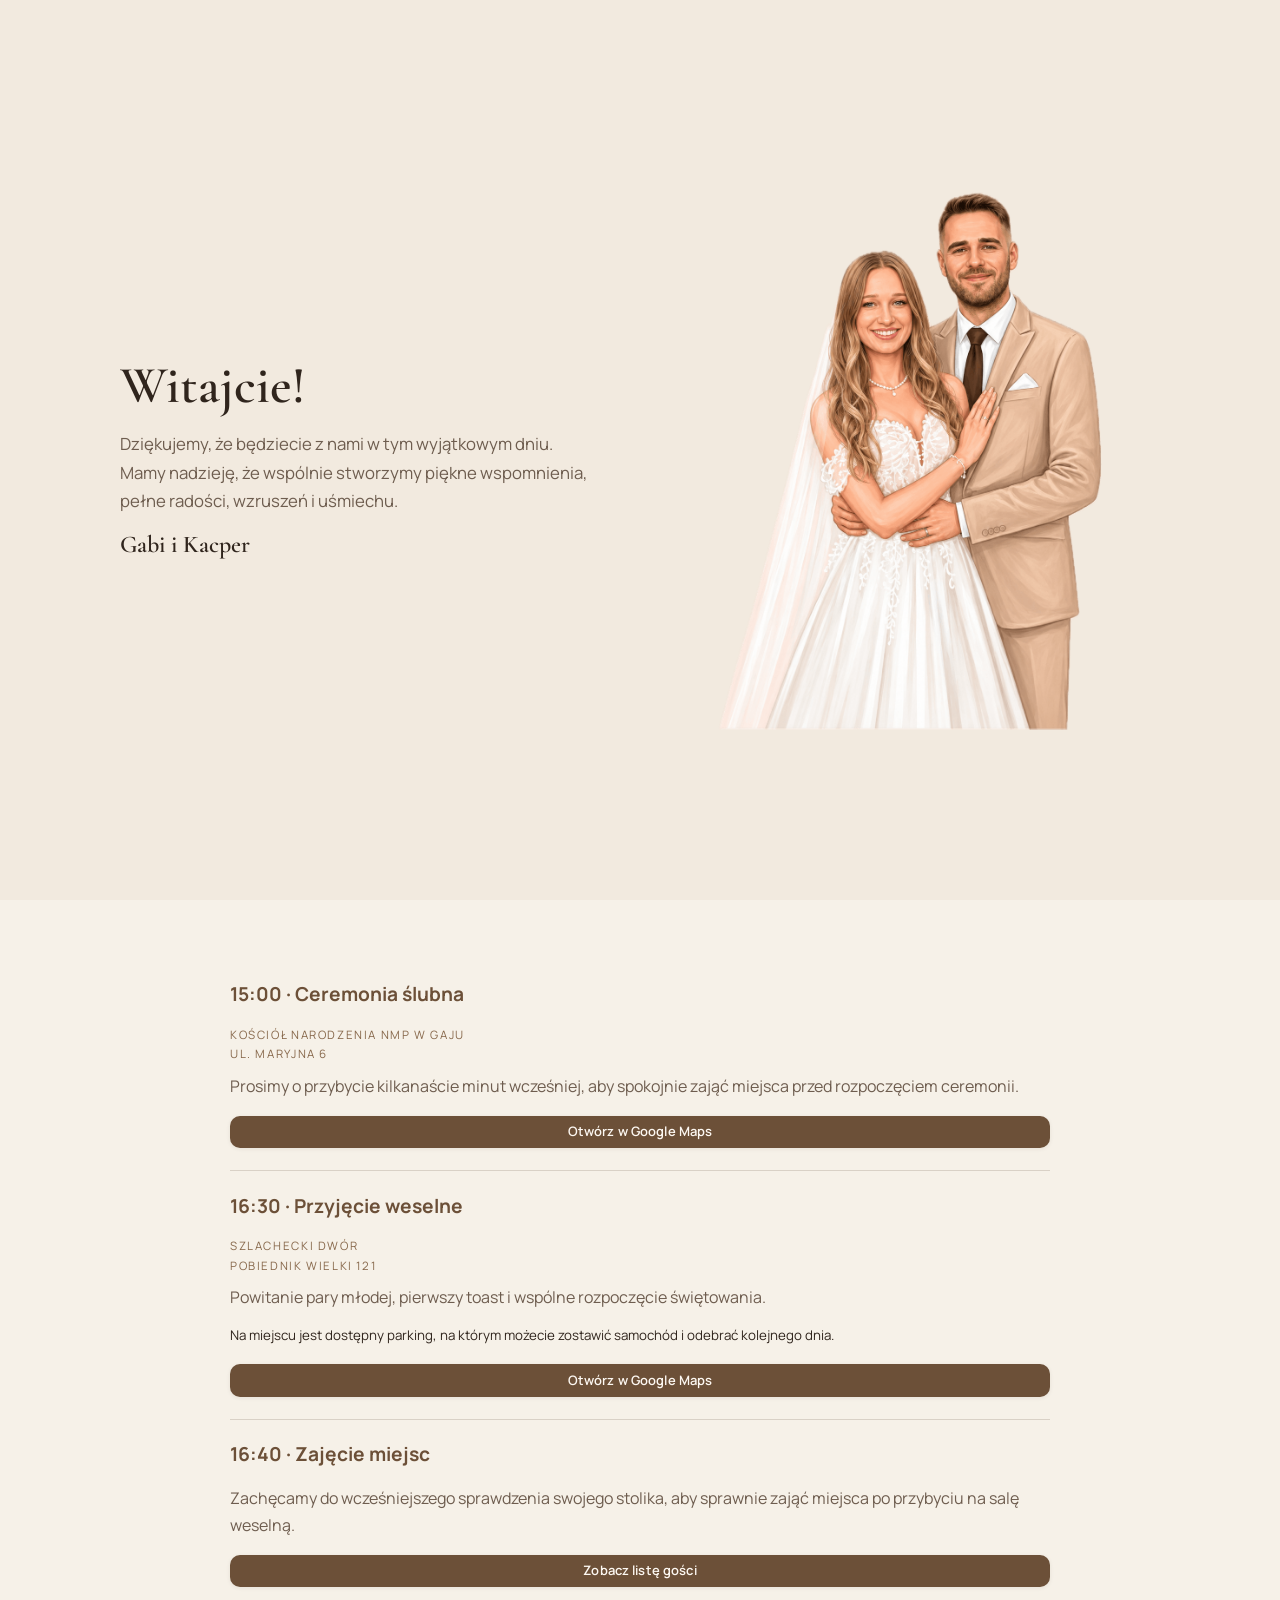
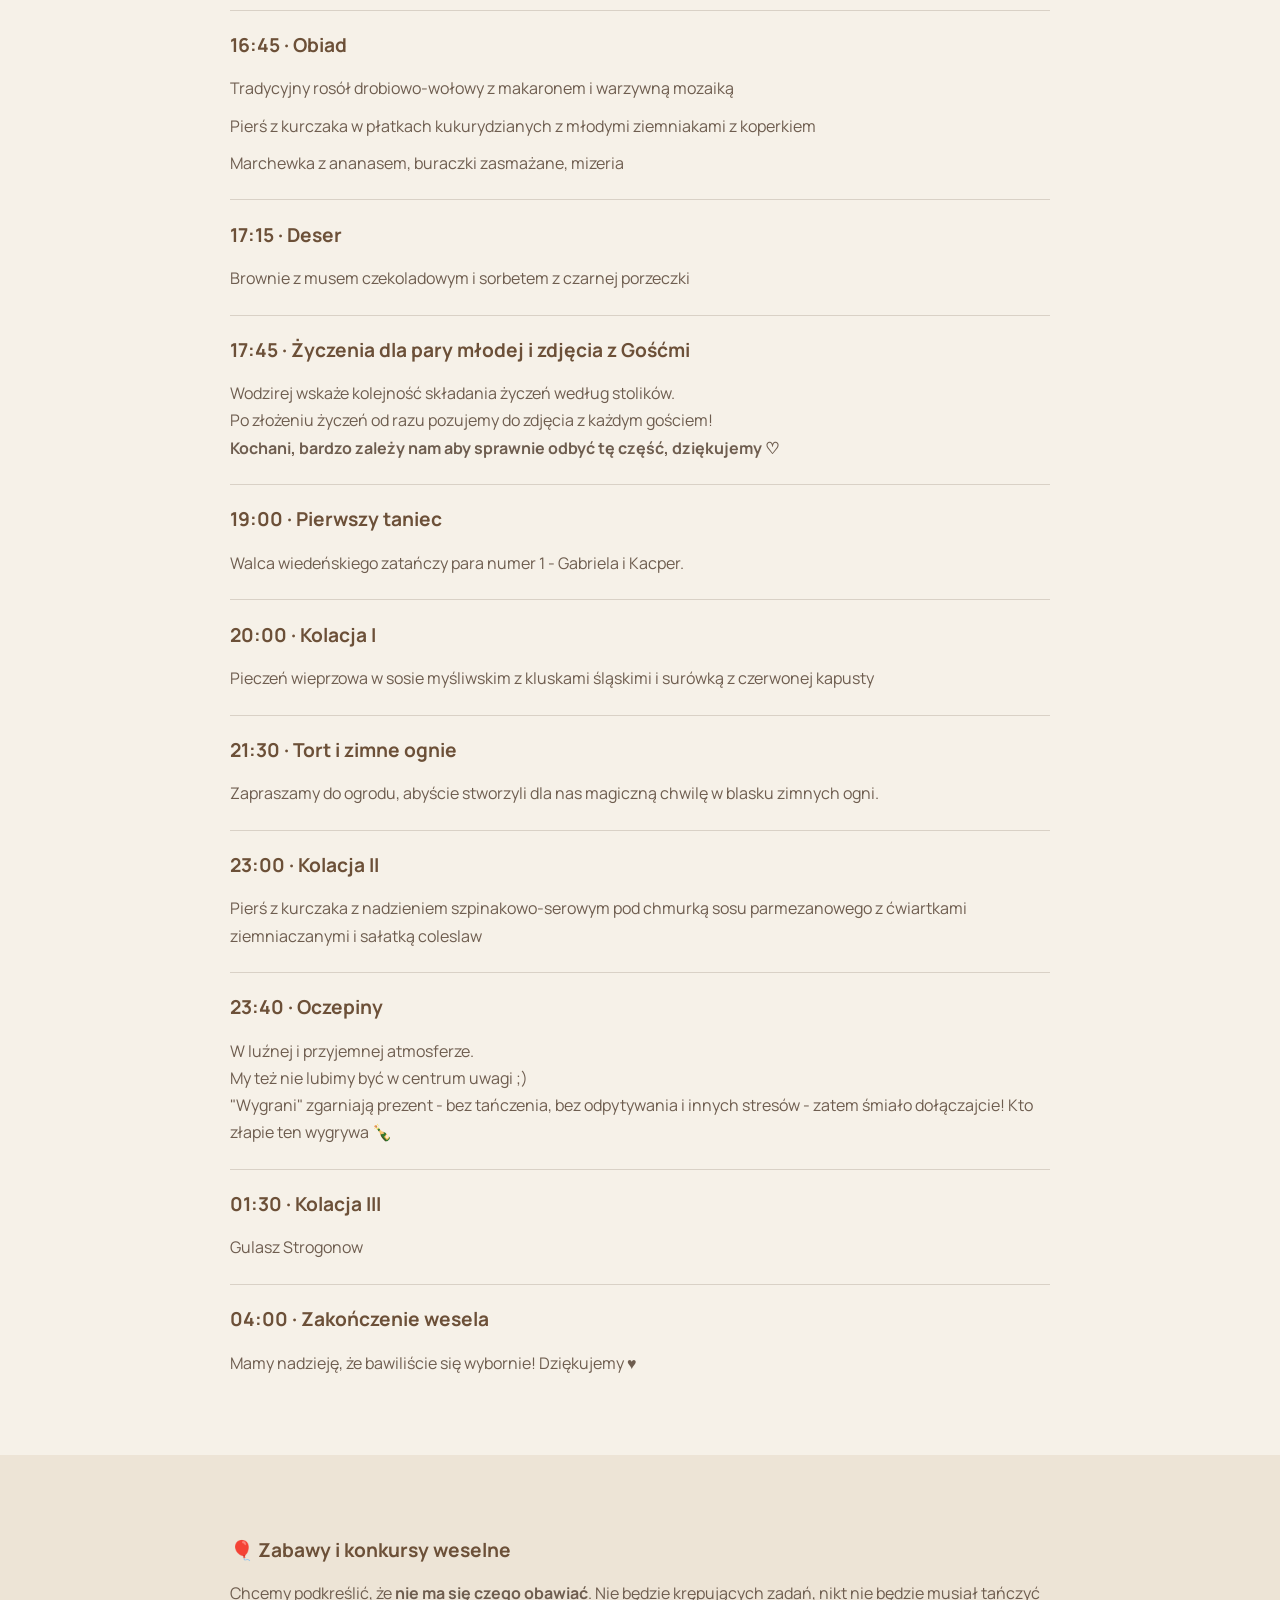
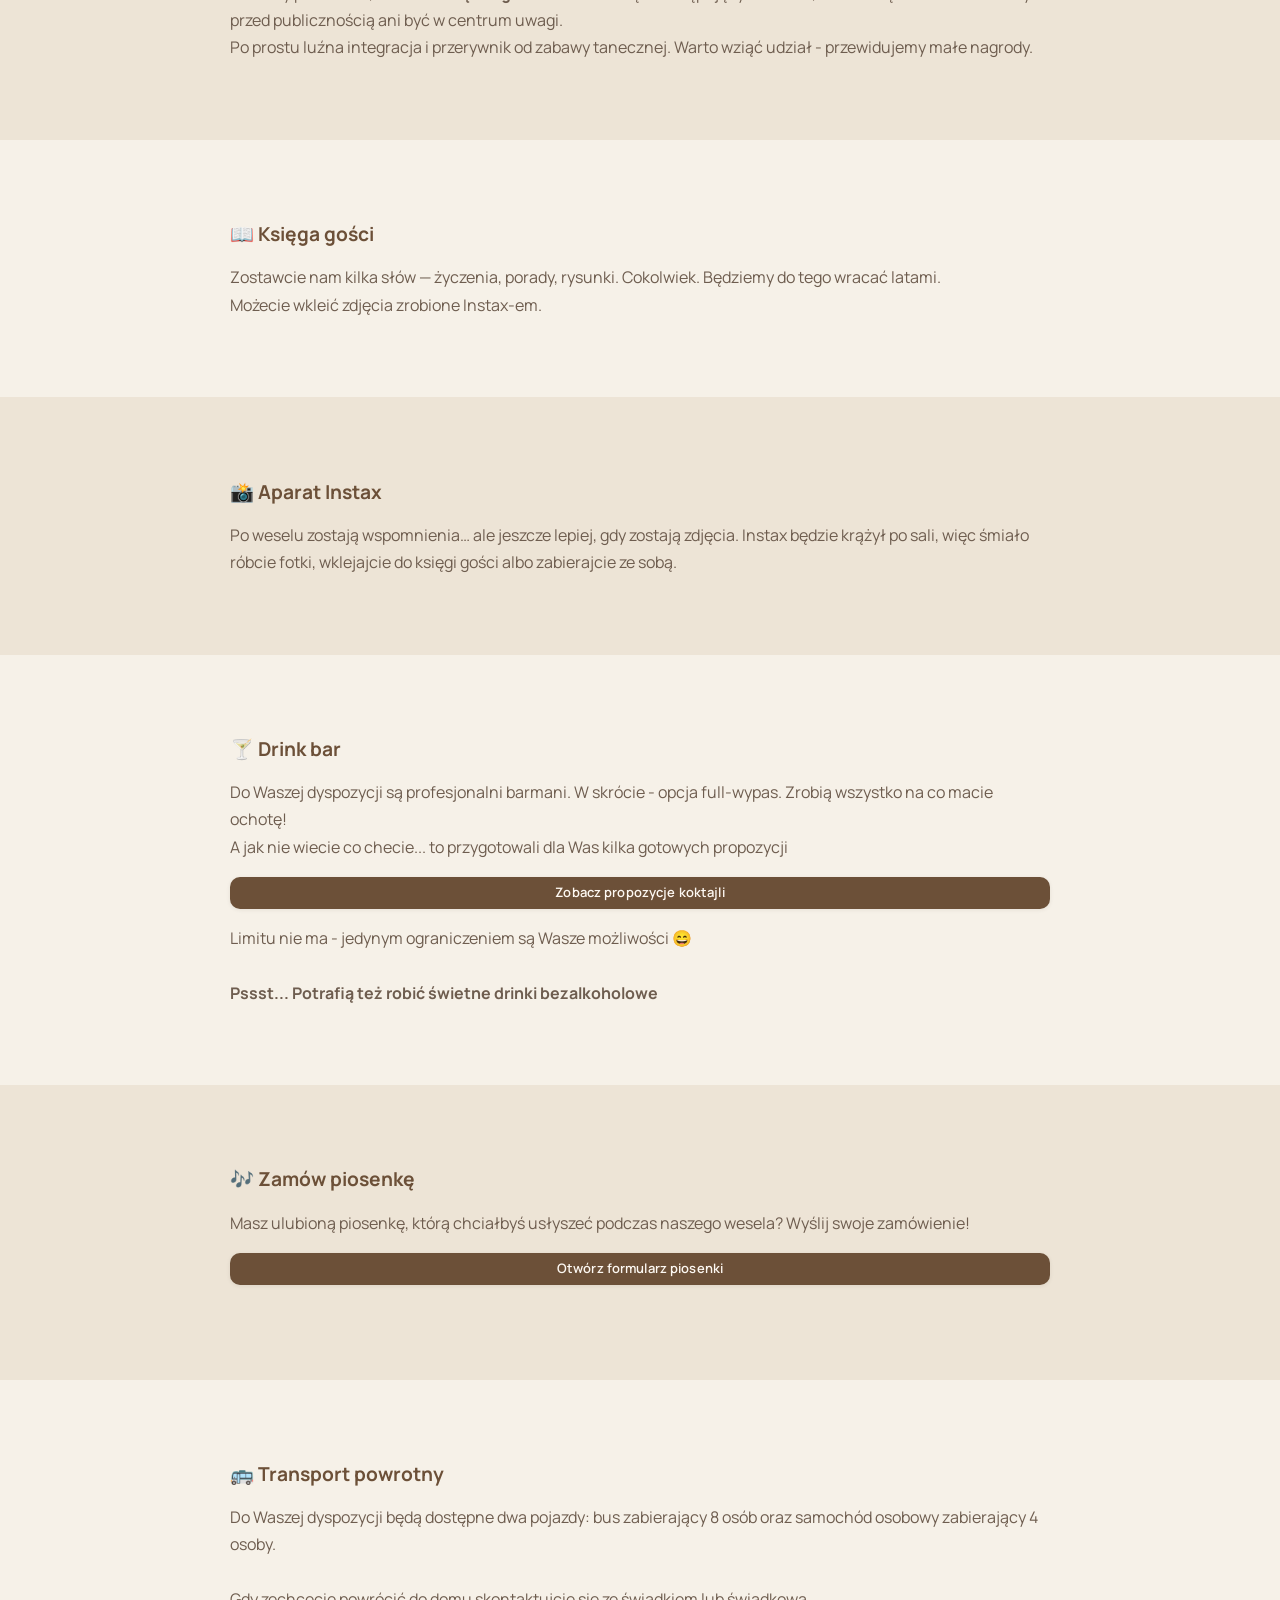
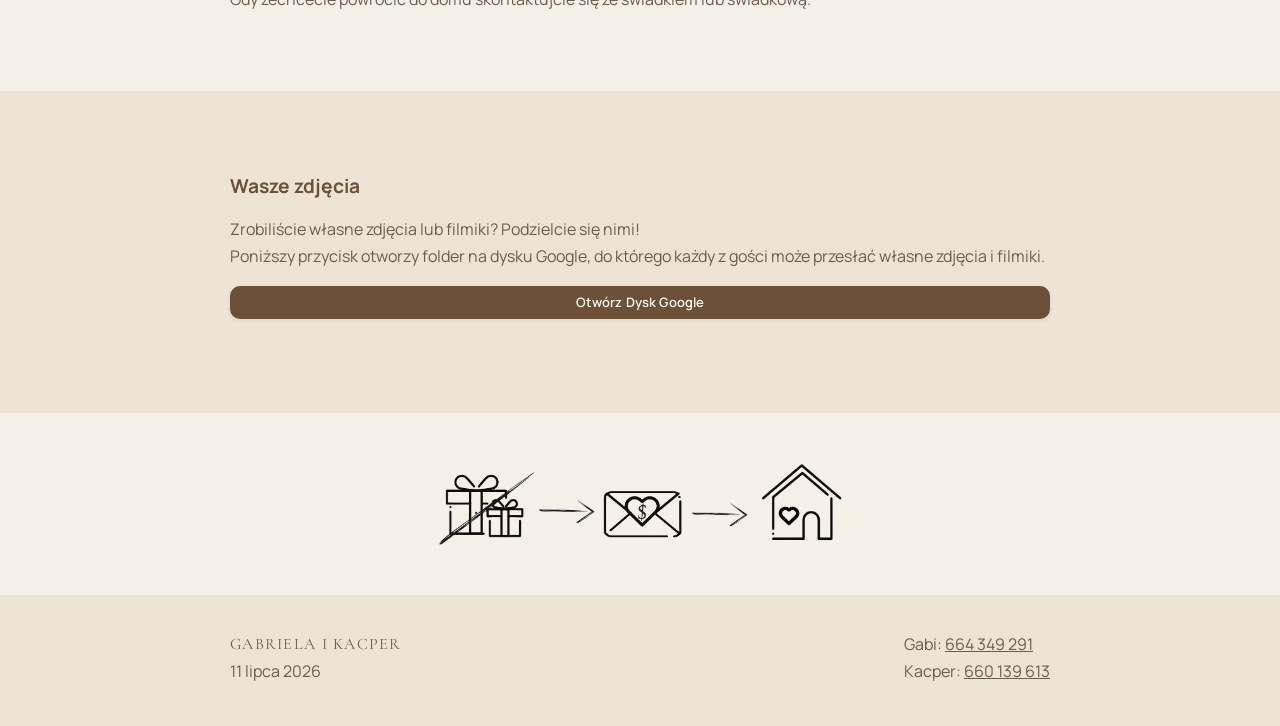
==== index.html @ fdfb7009 "Added og meta tags" ====
<!doctype html>
<html lang="pl">

<head>
  <meta charset="UTF-8" />
  <meta name="viewport" content="width=device-width, initial-scale=1.0" />
  <title>Gabriela i Kacper</title>
  <meta name="description" content="11.07.2026 • Najważniejsze informacje dla gości" />
  <meta property="og:title" content="Gabriela i Kacper">
  <meta property="og:description" content="11.07.2026 • Najważniejsze informacje dla gości">
  <meta property="og:image" content="https://www.gabi-kacper.pl/og-image-gk.jpg">
  <meta property="og:url" content="https://www.gabi-kacper.pl/">
  <link rel="preconnect" href="https://fonts.googleapis.com" />
  <link rel="preconnect" href="https://fonts.gstatic.com" crossorigin />
  <link
    href="https://fonts.googleapis.com/css2?family=Cormorant+Garamond:wght@400;500;600;700&family=Manrope:wght@400;500;600;700&display=swap"
    rel="stylesheet" />
  <link rel="stylesheet" href="./styles.css" />
</head>

<!-- Google tag (gtag.js) -->
<script async src="https://www.googletagmanager.com/gtag/js?id=G-9XC9R5BTX1"></script>
<script>
  window.dataLayer = window.dataLayer || [];
  function gtag() { dataLayer.push(arguments); }
  gtag('js', new Date());
  gtag('config', 'G-9XC9R5BTX1');
</script>

<!-- ------------ -->
<!-- TODO: dodać skrypt JS, który ukrywa treść po zakończeniu wesela i pokazuje nową sekcję z podziękowaniami po weselu i info -->
<!-- TODO: Poprawić style, bo się rozjechały na desktop po zmianach. -->
<!-- ------------ -->

<body>
  <main id="start">
    <section class="hero hero-home section section-plain" style="min-height: 100vh;">
      <div class="container hero-grid" style="margin: 0 auto;">

        <div class="hero-copy">
          <h1>Witajcie!</h1>

          <p class="hero-lead">
            Dziękujemy, że będziecie z nami w tym wyjątkowym dniu. Mamy nadzieję, że wspólnie stworzymy piękne
            wspomnienia, pełne radości, wzruszeń i uśmiechu.
          </p>

          <h3 class="hero-date" style="padding-top: 8px; margin-bottom: 0;">Gabi i Kacper</h3>
        </div>

        <div class="hero-visual" style="padding-top: 0;">
          <div class="photo-placeholder" style="padding: 0; padding-top: 20px;">
            <img src="./gabi-kacper.png" alt="Gabriela i Kacper">
          </div>
        </div>

      </div>
    </section>

    <section class="section section-plain" id="harmonogram">
      <div class="container">
        <div class="timeline">
          <article class="timeline-item">
            <p class="eyebrow-big">15:00 · Ceremonia ślubna</p>
            <p class="eyebrow">Kościół Narodzenia NMP w Gaju<br />ul. Maryjna 6</p>

            <div class="timeline-content">
              <p>
                Prosimy o przybycie kilkanaście minut wcześniej, aby spokojnie
                zająć miejsca przed rozpoczęciem ceremonii.
              </p>
            </div>

            <a class="text-link" href="https://maps.app.goo.gl/iK6evkGp4C9UVR2D7" target="_blank"
              rel="noreferrer">Otwórz w Google Maps</a>
          </article>

          <article class="timeline-item">
            <p class="eyebrow-big">16:30 · Przyjęcie weselne</p>
            <p class="eyebrow">Szlachecki Dwór<br />Pobiednik Wielki 121</p>

            <div class="timeline-content">
              <p style="padding-bottom: 10px;">
                Powitanie pary młodej, pierwszy toast i wspólne rozpoczęcie świętowania.
              </p>
              <small>
                Na miejscu jest dostępny parking, na którym możecie zostawić samochód i odebrać
                kolejnego dnia.
              </small>
            </div>

            <a class="text-link" href="https://maps.app.goo.gl/eaxrr4HH8CDUh6Kz8" target="_blank"
              rel="noreferrer">Otwórz w Google Maps</a>
          </article>

          <article class="timeline-item" id="rozsadzenie-gosci">
            <p class="eyebrow-big">16:40 · Zajęcie miejsc</p>

            <div class="timeline-content">
              <p>
                Zachęcamy do wcześniejszego sprawdzenia swojego stolika, aby sprawnie zająć miejsca po przybyciu na salę
                weselną.
              </p>
            </div>

            <a class="text-link" href="lista-gosci.html" rel="noreferrer">Zobacz listę gości</a>
          </article>

          <article class="timeline-item">
            <p class="eyebrow-big">16:45 · Obiad</p>
            <div class="timeline-content">
              <p style="padding-bottom: 10px;">Tradycyjny rosół drobiowo-wołowy z makaronem i warzywną mozaiką</p>
              <p style="padding-bottom: 10px;">Pierś z kurczaka w płatkach kukurydzianych z młodymi ziemniakami z
                koperkiem</p>
              <p>Marchewka z ananasem, buraczki zasmażane, mizeria</p>
            </div>
          </article>

          <article class="timeline-item">
            <p class="eyebrow-big">17:15 · Deser</p>
            <div class="timeline-content">
              <p>Brownie z musem czekoladowym i sorbetem z czarnej porzeczki</p>
            </div>
          </article>

          <article class="timeline-item">
            <p class="eyebrow-big">17:45 · Życzenia dla pary młodej i zdjęcia z Gośćmi</p>
            <div class="timeline-content">
              <p>Wodzirej wskaże kolejność składania życzeń według stolików.</p>
              <p>Po złożeniu życzeń od razu pozujemy do zdjęcia z każdym gościem!</p>
              <p><b>Kochani, bardzo zależy nam aby sprawnie odbyć tę część, dziękujemy ♡</b></p>
            </div>
          </article>

          <article class="timeline-item">
            <p class="eyebrow-big">19:00 · Pierwszy taniec</p>
            <div class="timeline-content">
              <p>Walca wiedeńskiego zatańczy para numer 1 - Gabriela i Kacper.</p>
            </div>
          </article>

          <article class="timeline-item">
            <p class="eyebrow-big">20:00 · Kolacja I</p>
            <div class="timeline-content">
              <p>Pieczeń wieprzowa w sosie myśliwskim z kluskami śląskimi i surówką z czerwonej kapusty</p>
            </div>
          </article>

          <article class="timeline-item">
            <p class="eyebrow-big">21:30 · Tort i zimne ognie</p>
            <div class="timeline-content">
              <p>Zapraszamy do ogrodu, abyście stworzyli dla nas magiczną chwilę w blasku zimnych ogni.</p>
            </div>
          </article>

          <article class="timeline-item">
            <p class="eyebrow-big">23:00 · Kolacja II</p>
            <div class="timeline-content">
              <p>Pierś z kurczaka z nadzieniem szpinakowo-serowym pod chmurką sosu parmezanowego z ćwiartkami
                ziemniaczanymi i sałatką coleslaw</p>
            </div>
          </article>

          <article class="timeline-item">
            <p class="eyebrow-big">23:40 · Oczepiny</p>
            <div class="timeline-content">
              <p>W luźnej i przyjemnej atmosferze.<br />My też nie lubimy być w centrum uwagi ;)<br />"Wygrani"
                zgarniają prezent - bez tańczenia, bez odpytywania i innych stresów - zatem śmiało dołączajcie! Kto
                złapie ten wygrywa 🍾</p>
            </div>
          </article>

          <article class="timeline-item">
            <p class="eyebrow-big">01:30 · Kolacja III</p>
            <div class="timeline-content">
              <p>Gulasz Strogonow</p>
            </div>
          </article>

          <article class="timeline-item">
            <p class="eyebrow-big">04:00 · Zakończenie wesela</p>
            <div class="timeline-content">
              <p>Mamy nadzieję, że bawiliście się wybornie! Dziękujemy ♥</p>
            </div>
          </article>
        </div>
      </div>
    </section>

    <section class="section section-tint" id="drinkbar">
      <div class="container">
        <article class="timeline-item">
          <p class="eyebrow-big">🎈 Zabawy i konkursy weselne</p>
          <div class="timeline-content">
            <p>Chcemy podkreślić, że <b>nie ma się czego obawiać</b>. Nie będzie krępujących zadań, nikt nie będzie
              musiał tańczyć przed publicznością ani być w centrum uwagi.</p>
            <p>Po prostu luźna integracja i przerywnik od zabawy tanecznej. Warto wziąć udział - przewidujemy
              małe nagrody.</p>
          </div>
        </article>
      </div>
    </section>

    <section class="section section-plain" id="ksiega">
      <div class="container">
        <article class="timeline-item">
          <p class="eyebrow-big">📖 Księga gości</p>
          <div class="timeline-content">
            <p>
              Zostawcie nam kilka słów — życzenia, porady, rysunki. Cokolwiek. Będziemy do tego wracać latami.
              <br />Możecie wkleić zdjęcia zrobione Instax-em.
            </p>
          </div>
        </article>
      </div>
    </section>

    <section class="section section-tint" id="instax">
      <div class="container">
        <article class="timeline-item">
          <p class="eyebrow-big">📸 Aparat Instax</p>
          <div class="timeline-content">
            <p>
              Po weselu zostają wspomnienia… ale jeszcze lepiej, gdy zostają zdjęcia. Instax będzie krążył po sali,
              więc śmiało róbcie fotki, wklejajcie do księgi gości albo zabierajcie ze sobą.</p>
            </p>
          </div>
        </article>
      </div>
    </section>

    <section class="section section-plain" id="bar">
      <div class="container">
        <article class="timeline-item">
          <p class="eyebrow-big">🍸 Drink bar</p>
          <div class="timeline-content">
            <p>
              Do Waszej dyspozycji są profesjonalni barmani. W skrócie - opcja full-wypas. Zrobią wszystko na co macie
              ochotę!
            </p>
            <p>
              A jak nie wiecie co checie... to przygotowali dla Was kilka gotowych propozycji
            </p>
            <a class="text-link" href="bar.html" rel="noreferrer"
              style="width:100% !important; margin-top: 16px; margin-bottom: 16px;">Zobacz propozycje koktajli</a>

            <p>
              Limitu nie ma - jedynym ograniczeniem są Wasze możliwości 😄
            </p>
            <br />
            <p>
              <b>Pssst... Potrafią też robić świetne drinki bezalkoholowe</b>
            </p>
          </div>
        </article>
      </div>
    </section>

    <section class="section section-tint" id="bar">
      <div class="container">
        <article class="timeline-item">
          <p class="eyebrow-big">🎶 Zamów piosenkę</p>
          <div class="timeline-content">
            <p>
              Masz ulubioną piosenkę, którą chciałbyś usłyszeć podczas naszego wesela? Wyślij swoje
              zamówienie!
            </p>
            <p>
              <a class="text-link"
                href="https://docs.google.com/forms/d/e/1FAIpQLScF7y3KT-VjcS9b-GWpVc8Su-jjXZ0U1MRwMGC3TjTWs-jWpg/viewform?usp=header"
                target="_blank" rel="noreferrer"
                style="width:100% !important; margin-top: 16px; margin-bottom: 16px;">Otwórz
                formularz piosenki</a>
            </p>
          </div>
        </article>
      </div>
    </section>

    <section class="section section-plain" id="instax">
      <div class="container">
        <article class="timeline-item">
          <p class="eyebrow-big">🚌 Transport powrotny</p>
          <div class="timeline-content">
            <p>
              Do Waszej dyspozycji będą dostępne dwa pojazdy: bus zabierający 8 osób oraz samochód osobowy zabierający 4
              osoby.
            </p>
            <br />
            <p>
              Gdy zechcecie powrócić do domu skontaktujcie się ze świadkiem lub świadkową.
            </p>
          </div>
        </article>
      </div>
    </section>

    <section class="section section-tint" id="bar">
      <div class="container">
        <article class="timeline-item">
          <p class="eyebrow-big">Wasze zdjęcia</p>
          <div class="timeline-content">
            <p>
              Zrobiliście własne zdjęcia lub filmiki? Podzielcie się nimi!
              <br />
              Poniższy przycisk otworzy folder na dysku Google, do którego każdy z gości może przesłać własne zdjęcia i
              filmiki.
            </p>
            <p>
              <a class="text-link"
                href="https://drive.google.com/drive/folders/1z8r4OT8mo3P-0a9zrAPdYH2qPw1SjypY?usp=share_link"
                target="_blank" rel="noreferrer"
                style="width:100% !important; margin-top: 16px; margin-bottom: 16px;">Otwórz Dysk
                Google</a>
            </p>
          </div>
        </article>
      </div>
    </section>

    <section class="section section-plain" id="instax" style="padding: 0;">
      <div class="container">
        <article class="timeline-item">
          <div class="timeline-content">
            <img class="gift-image" src="prezenty.png"
              alt="Największym prezentem jest Wasza obecność! Jeśli jednak macie ochotę nas czymś obdarować, zamiast kwiatów chętnie przyjmiemy zdrapkę lub kupon do Lotto — może uda nam się trafić wspólne marzenia!"
              style="padding: 0 40px;" />
          </div>
        </article>
      </div>
    </section>
  </main>

  <footer class="site-footer">
    <div class="container footer-shell">
      <div>
        <p class="footer-mark">Gabriela i Kacper</p>
        <p>11 lipca 2026</p>
      </div>
      <div>
        <p>
          Gabi: <a href="tel:664349291">664 349 291</a>
          <br />
          Kacper: <a href="tel:660139613">660 139 613</a>
        </p>
      </div>
    </div>
  </footer>
</body>

</html>
---- styles.css ----
:root {
  --bg: #f6f1e8;
  --bg-alt: #ede4d6;
  --bg-hero: #f2eadf;
  --line: rgba(86, 64, 46, 0.18);
  --text: #30251d;
  --muted: #6e5d4f;
  --accent: #87684b;
  --accent-dark: #6c5038;
  --container: 760px;
  --radius: 24px;
}

*,
*::before,
*::after {
  box-sizing: border-box;
}

html {
  scroll-behavior: smooth;
}

body {
  margin: 0;
  font-family: "Manrope", sans-serif;
  color: var(--text);
  background: var(--bg);
  line-height: 1.7;
}

a {
  color: inherit;
}

img {
  max-width: 100%;
  display: block;
}

.container {
  width: min(calc(100% - 2.25rem), var(--container));
  margin: 0 auto;
}

.footer-mark {
  font-family: "Cormorant Garamond", serif;
  letter-spacing: 0.08em;
  text-transform: uppercase;
}

.hero-grid {
  display: grid;
  gap: 1.75rem;
  align-items: center;
}

.hero-copy {
  padding-top: 0.5rem;
}

.eyebrow,
.card-kicker,
.meta-label,
.notice-title {
  text-transform: uppercase;
  letter-spacing: 0.14em;
  font-size: 0.72rem;
  color: var(--accent);
  margin-bottom: 0.2rem;
}

.eyebrow-big {
  font-size: 1.2rem;
  font-weight: 700;
  margin-bottom: 0.5rem;
  color: var(--accent-dark);
}

.card-kicker-medium {
  font-size: 0.8rem;
  font-weight: 500;
  color: var(--accent-dark);
  margin-bottom: 0rem;
}

h1,
h2,
h3 {
  font-family: "Cormorant Garamond", serif;
  line-height: 1.08;
  font-weight: 600;
  margin: 0;
}

h1 {
  font-size: clamp(3rem, 16vw, 5rem);
  margin-top: 0.5rem;
}

h2 {
  font-size: clamp(2.15rem, 10vw, 3.4rem);
  margin-top: 0.45rem;
}

h3 {
  font-size: clamp(1.5rem, 7vw, 2rem);
  margin-bottom: 0.5rem;
}

p {
  margin: 0;
}

.hero-lead,
.section-heading p,
.muted,
.faq-item p,
.note-strip p {
  color: var(--muted);
}

.hero-lead {
  /* max-width: 28rem; */
  margin-top: 1rem;
  font-size: 1rem;
}

.hero-date {
  font-size: 1.5rem;
  font-weight: 600;
  margin-top: 0.5rem;
}

.hero-meta {
  display: grid;
  grid-template-columns: repeat(3, minmax(0, 1fr));
  gap: 0.75rem;
  margin-top: 1.5rem;
  padding-top: 1rem;
  border-top: 1px solid var(--line);
}

.hero-meta strong {
  display: block;
  margin-top: 0.3rem;
  font-size: 0.98rem;
  font-weight: 600;
}

.hero-visual {
  padding-top: 0.5rem;
}

.photo-placeholder {
  display: grid;
  place-items: center;
  text-align: center;
  padding: 1.5rem;
  color: rgba(47, 36, 29, 0.74);
  font-family: "Cormorant Garamond", serif;
  font-size: 1.7rem;
}

.section {
  padding: 3.25rem 0;
}

.section-plain {
  background: var(--bg);
}

.footer-plain {
  background: var(--bg) !important;
}

.section-tint {
  background: var(--bg-alt);
}

.hero.section-plain {
  background: var(--bg-hero);
  padding-top: 4rem;
  padding-bottom: 3rem;
}

.section-heading {
  margin-bottom: 1.75rem;
}

.section-heading p {
  margin-top: 0.7rem;
}

.timeline {
  display: grid;
  gap: 1rem;
}

.timeline-item {
  display: grid;
  grid-template-columns: 1fr;
  gap: 0.35rem;
  align-items: start;
  padding: 0.9rem 0;
  border-top: 1px solid var(--line);
}

.timeline-item:first-child {
  border-top: none;
}

.timeline-time {
  font-weight: 700;
  color: var(--accent-dark);
}

.timeline-content p {
  color: var(--muted);
}

.place-list,
.simple-columns,
.faq-list {
  display: grid;
  gap: 1.1rem;
}

.place-item:not(:last-child),
.simple-block:not(:last-child),
.faq-item {
  padding: 0.15rem 0 1.1rem;
}

.guest-table-card {
  text-align: center;
}

@media (min-width: 761px) {
  .guest-table-card {
    text-align: left;
  }
}

.text-link {
  display: inline-flex;
  align-items: center;
  justify-content: center;
  margin-top: 0.65rem;
  padding: 0.4rem 0.85rem;
  border-radius: 10px;
  background: var(--accent-dark);
  color: #fdf8f2;
  font-weight: 600;
  font-size: 0.8125rem;
  line-height: 1.35;
  text-decoration: none;
  letter-spacing: 0.01em;
  border: 1px solid transparent;
  box-shadow: 0 1px 4px rgba(48, 37, 29, 0.08);
  transition: background 0.16s ease, box-shadow 0.16s ease;
}

.text-link:hover {
  background: var(--accent);
  color: #fff;
  box-shadow: 0 2px 8px rgba(48, 37, 29, 0.12);
}

.text-link:focus-visible {
  outline: 2px solid var(--accent);
  outline-offset: 2px;
}

.text-link:active {
  box-shadow: 0 1px 3px rgba(48, 37, 29, 0.1);
}

.detail-list {
  margin: 0.35rem 0 0;
  padding-left: 1.1rem;
  color: var(--muted);
  list-style: outside circle;
}

.detail-list li+li {
  margin-top: 0.5rem;
}

.note-strip {
  margin-top: 1.5rem;
  padding-top: 1rem;
  border-top: 1px solid var(--line);
}

.faq-list {
  gap: 0.9rem;
}

.site-footer {
  padding: 2rem 0 2.5rem;
  background: var(--bg-alt);
}

.footer-shell {
  display: grid;
  gap: 0.6rem;
  color: var(--muted);
}

@media (min-width: 761px) {
  .section {
    padding: 3.75rem 0;
  }

  .timeline {
    gap: 0.25rem;
  }

  .timeline-item {
    padding: 1.15rem 0;
  }

  .timeline-content .text-link {
    width: auto !important;
    display: inline-flex;
  }

  .footer-shell {
    grid-template-columns: 1fr auto;
    align-items: end;
    padding-top: 0.25rem;
  }

  .gift-image {
    max-width: 28rem;
    margin-inline: auto;
    padding: 0 !important;
  }
}

@media (min-width: 761px) and (max-width: 899px) {
  .hero-home .hero-grid {
    max-width: 34rem;
    margin-inline: auto;
    text-align: center;
  }

  .hero-home .hero-visual {
    max-width: 22rem;
    margin-inline: auto;
  }

  .hero-home .hero-lead {
    margin-inline: auto;
  }
}

@media (min-width: 900px) {
  .hero-home .container {
    width: min(calc(100% - 4rem), 980px);
  }

  .hero-home.section-plain {
    display: flex;
    flex-direction: column;
    justify-content: center;
    padding-top: 2.5rem;
    padding-bottom: 2.5rem;
  }

  .hero-home .hero-grid {
    grid-template-columns: 1.05fr 0.95fr;
    gap: clamp(2.5rem, 5vw, 4.5rem);
    align-items: center;
    width: 100%;
    max-width: none;
    margin-inline: 0;
    text-align: left;
  }

  .hero-home .hero-lead {
    max-width: 30rem;
    font-size: 1.05rem;
    margin-inline: 0;
  }

  h1 {
    font-size: clamp(3.25rem, 4vw, 4.25rem);
  }

  .hero-home .hero-visual {
    max-width: none;
    margin-inline: 0;
  }

  .hero-home .hero-visual .photo-placeholder img {
    width: 100%;
    max-height: min(72vh, 540px);
    object-fit: contain;
    object-position: center bottom;
    margin-inline: auto;
  }
}

@media (min-width: 1100px) {
  :root {
    --container: 820px;
  }

  .hero-home .container {
    width: min(calc(100% - 5rem), 1040px);
  }
}

@media (max-width: 760px) {
  .hero.section-plain {
    padding-top: 2.8rem;
    padding-bottom: 2.5rem;
  }

  .hero-meta {
    grid-template-columns: 1fr;
    gap: 0.65rem;
  }

  .timeline-item {
    grid-template-columns: 1fr;
    gap: 0.25rem;
  }

  .timeline-time {
    font-size: 0.95rem;
  }

  .place-item:not(:last-child),
  .simple-block:not(:last-child),
  .faq-item {
    border-bottom: 1px solid var(--line);
  }
}
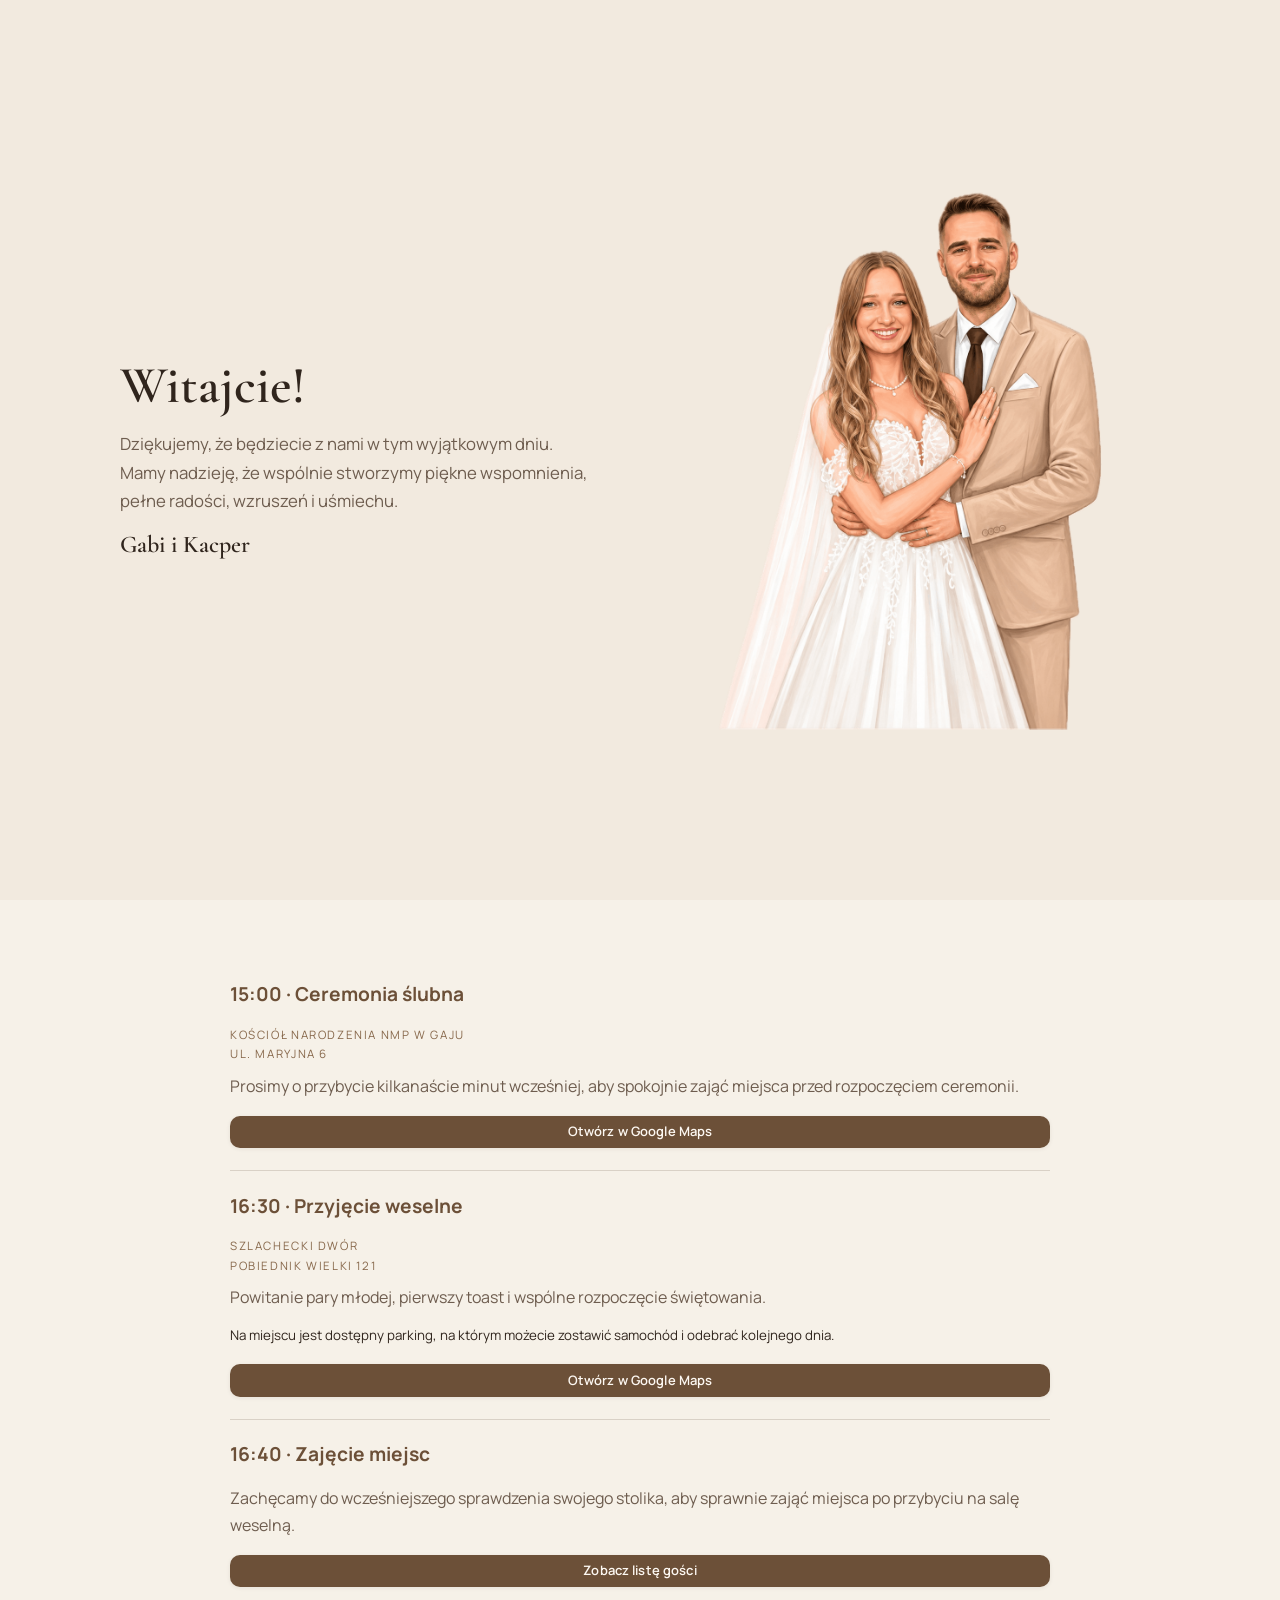
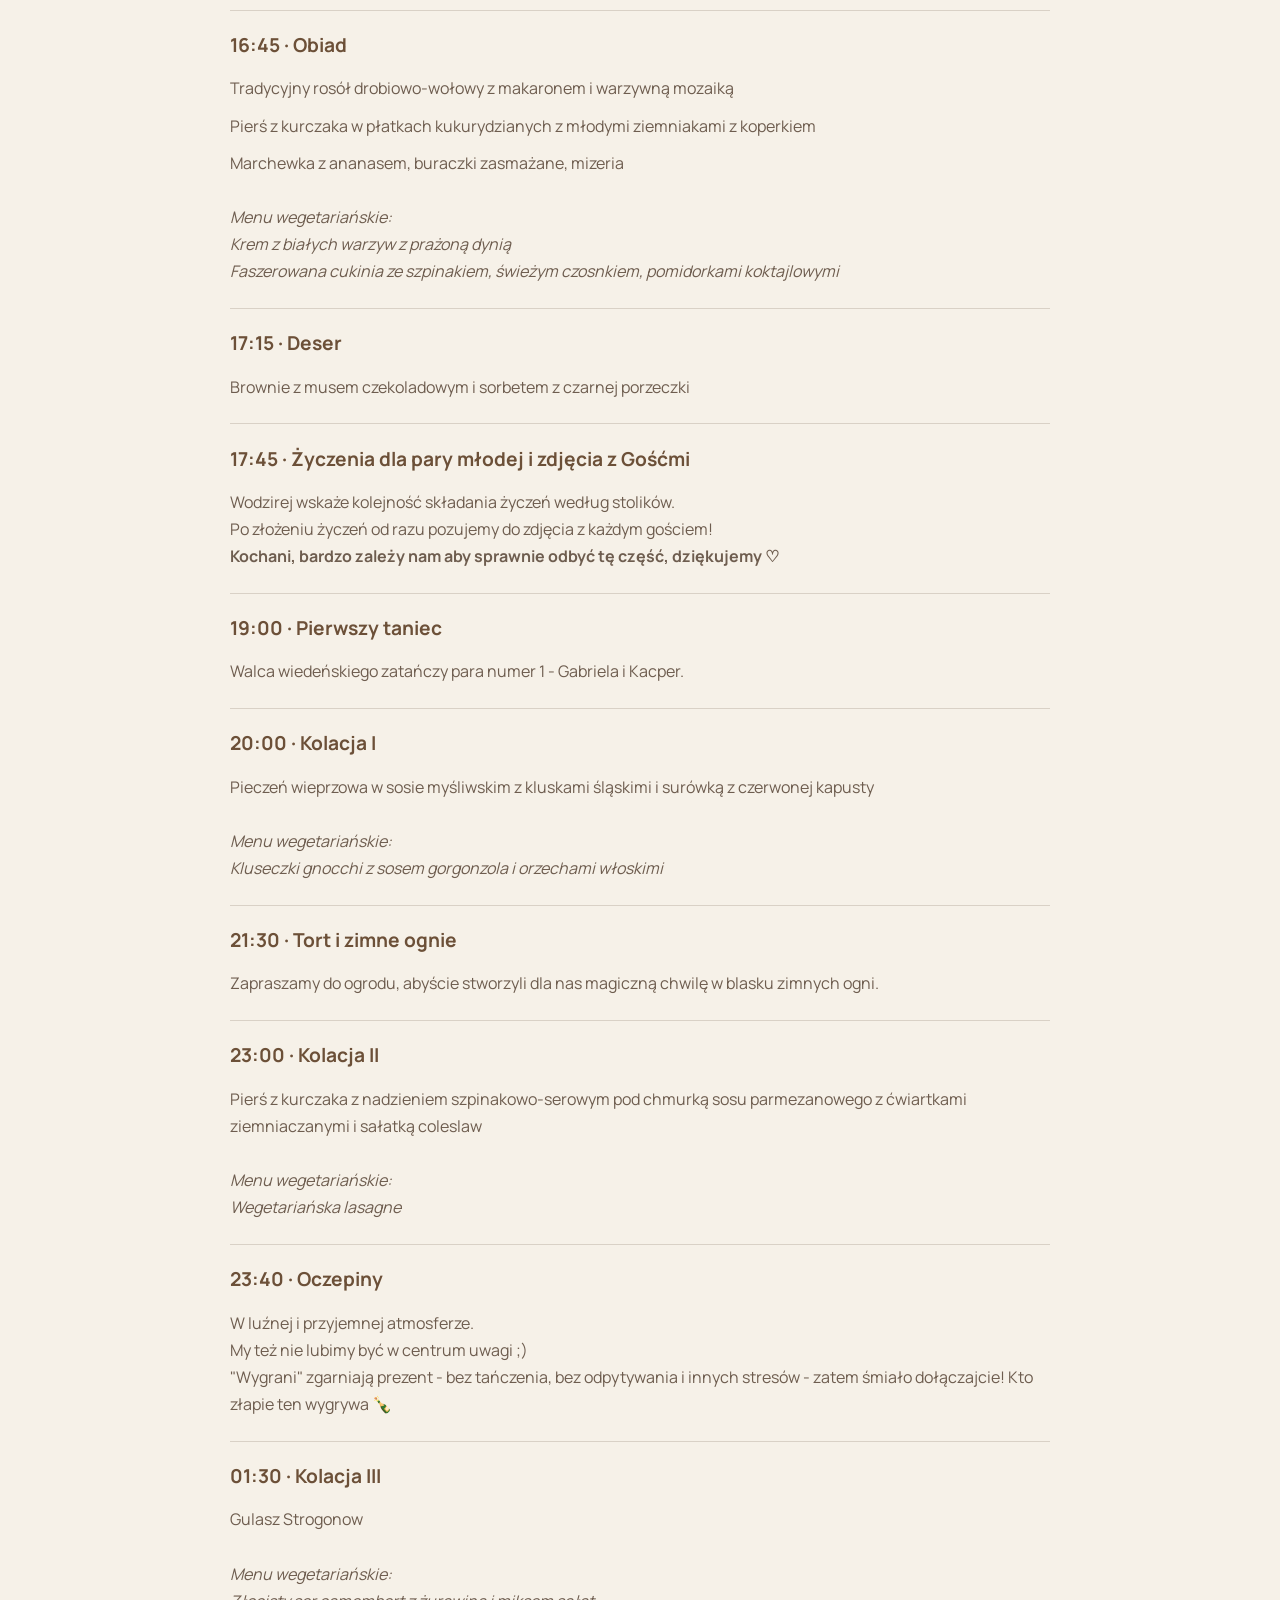
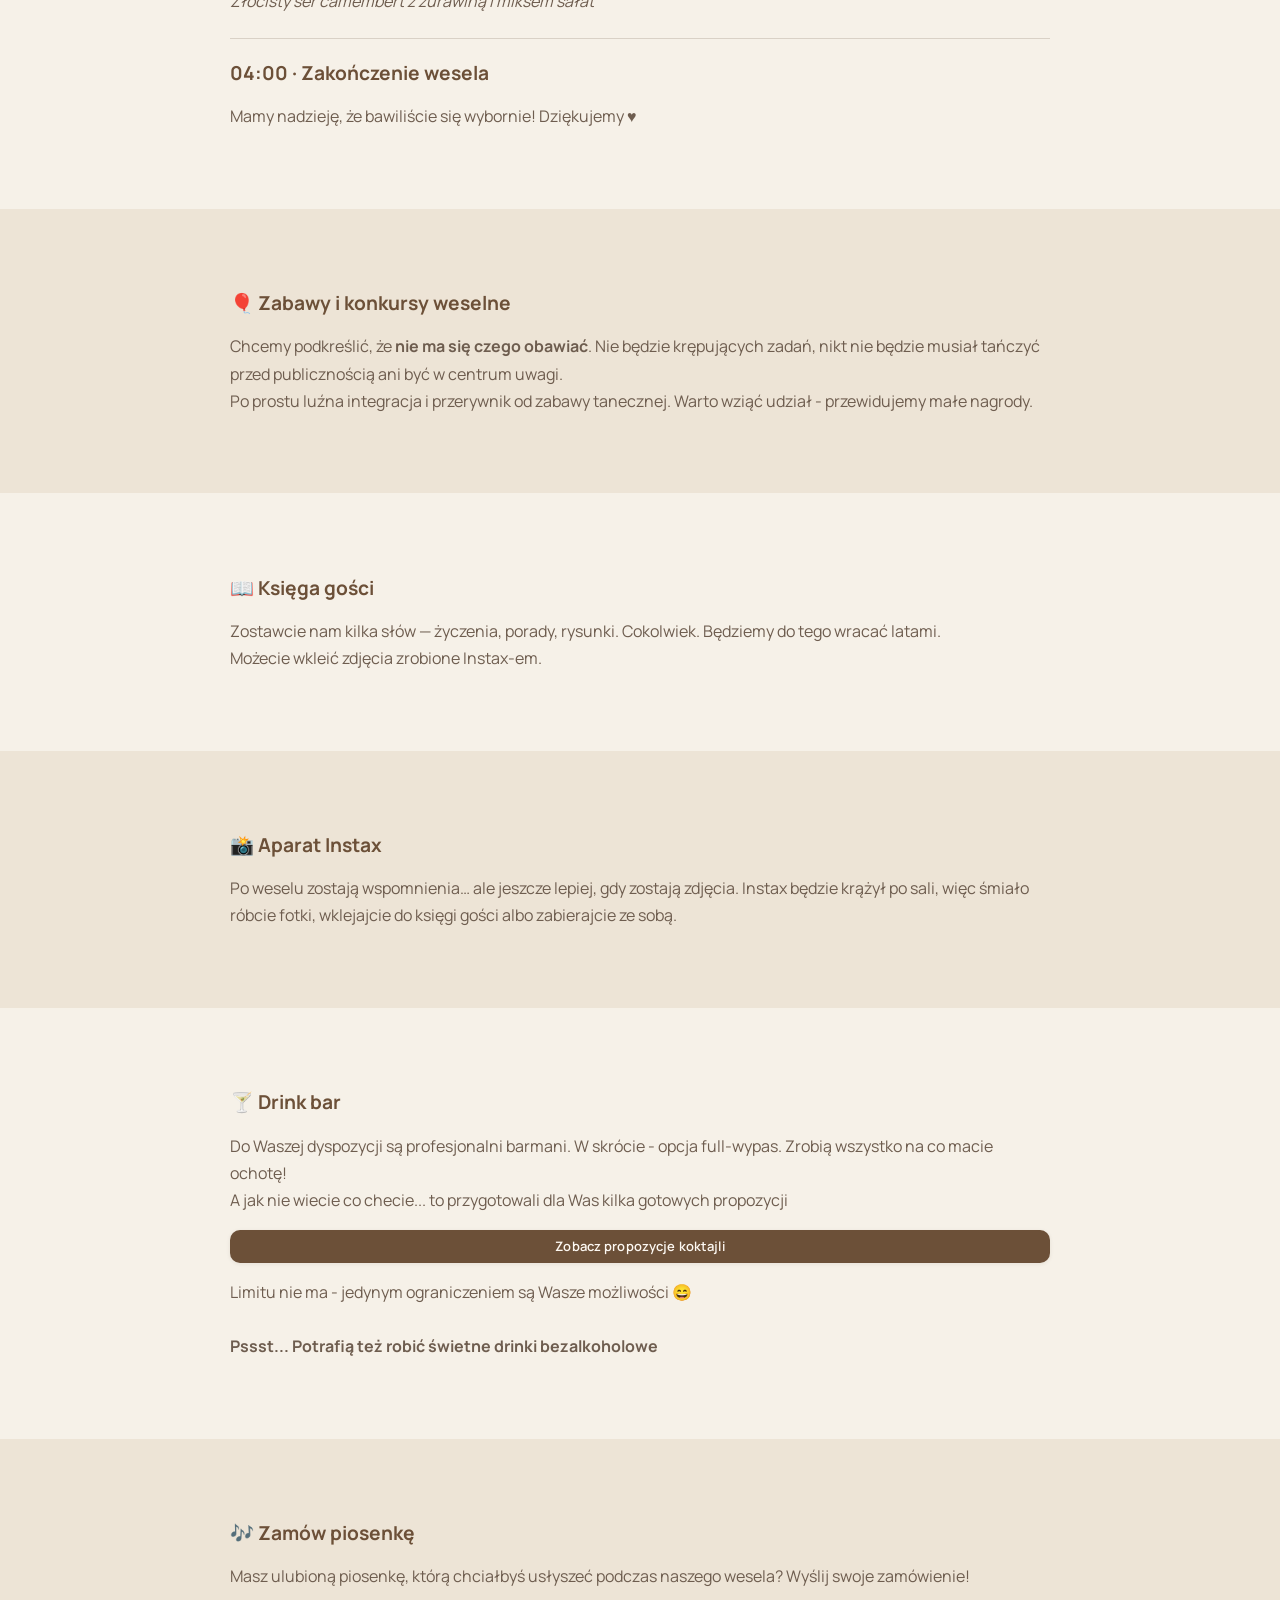
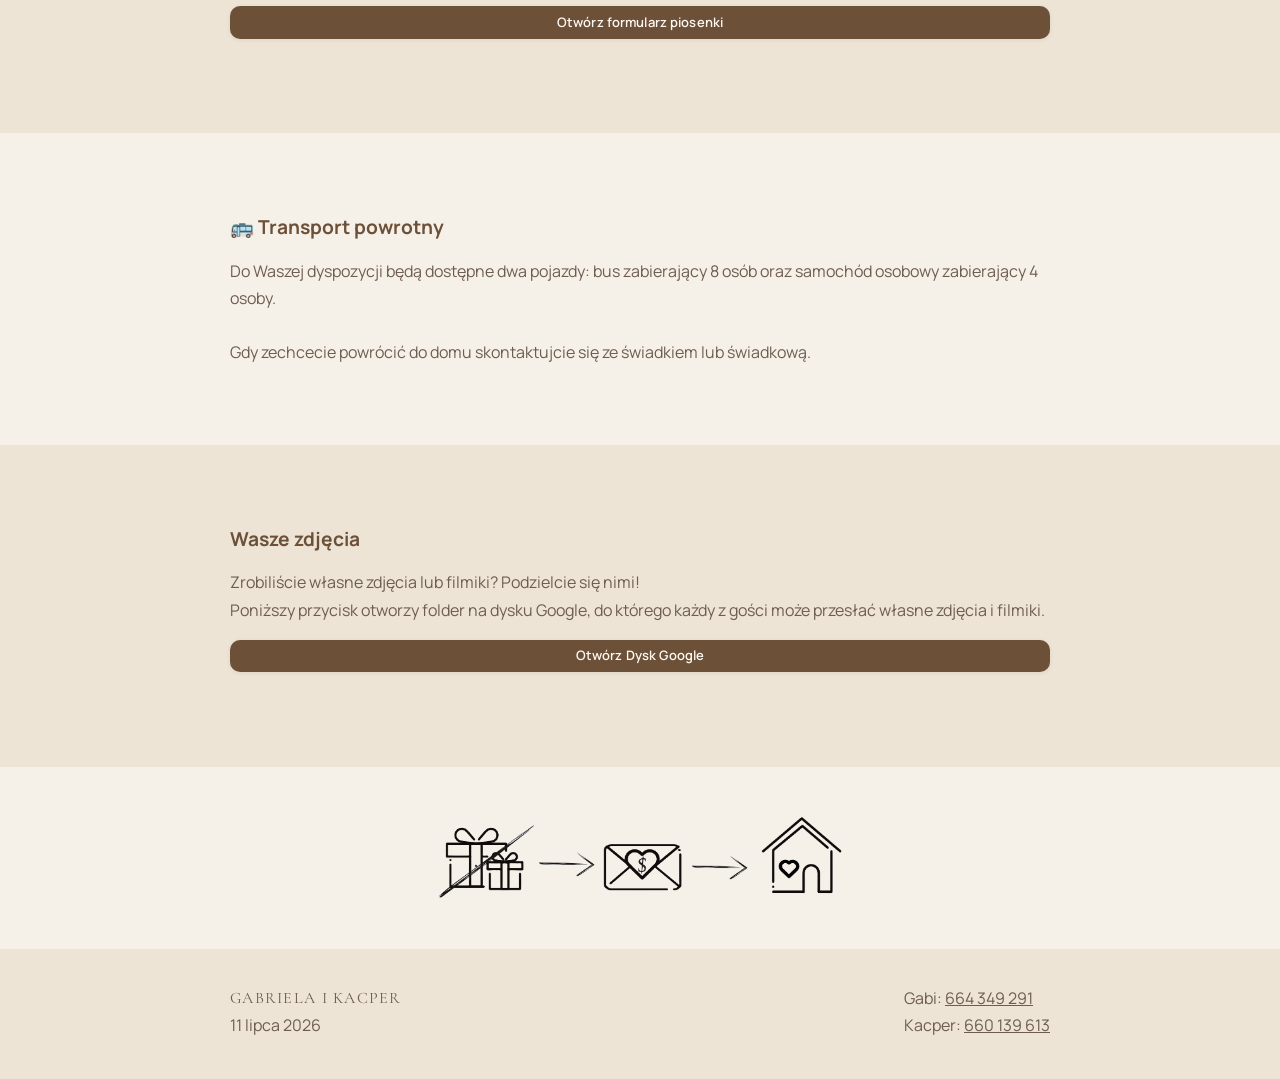
==== commit f3949e6e: "Added vege menu" ====
--- a/index.html
+++ b/index.html
@@ -113,6 +113,16 @@
               <p style="padding-bottom: 10px;">Pierś z kurczaka w płatkach kukurydzianych z młodymi ziemniakami z
                 koperkiem</p>
               <p>Marchewka z ananasem, buraczki zasmażane, mizeria</p>
+              <br />
+              <p>
+                <i>
+                  Menu wegetariańskie:
+                  <br />
+                  Krem z białych warzyw z prażoną dynią
+                  <br />
+                  Faszerowana cukinia ze szpinakiem, świeżym czosnkiem, pomidorkami koktajlowymi
+                </i>
+              </p>
             </div>
           </article>
 
@@ -143,6 +153,14 @@
             <p class="eyebrow-big">20:00 · Kolacja I</p>
             <div class="timeline-content">
               <p>Pieczeń wieprzowa w sosie myśliwskim z kluskami śląskimi i surówką z czerwonej kapusty</p>
+              <br />
+              <p>
+                <i>
+                  Menu wegetariańskie:
+                  <br />
+                  Kluseczki gnocchi z sosem gorgonzola i orzechami włoskimi
+                </i>
+              </p>
             </div>
           </article>
 
@@ -158,6 +176,14 @@
             <div class="timeline-content">
               <p>Pierś z kurczaka z nadzieniem szpinakowo-serowym pod chmurką sosu parmezanowego z ćwiartkami
                 ziemniaczanymi i sałatką coleslaw</p>
+              <br />
+              <p>
+                <i>
+                  Menu wegetariańskie:
+                  <br />
+                  Wegetariańska lasagne
+                </i>
+              </p>
             </div>
           </article>
 
@@ -174,6 +200,14 @@
             <p class="eyebrow-big">01:30 · Kolacja III</p>
             <div class="timeline-content">
               <p>Gulasz Strogonow</p>
+              <br />
+              <p>
+                <i>
+                  Menu wegetariańskie:
+                  <br />
+                  Złocisty ser camembert z żurawiną i miksem sałat
+                </i>
+              </p>
             </div>
           </article>
 
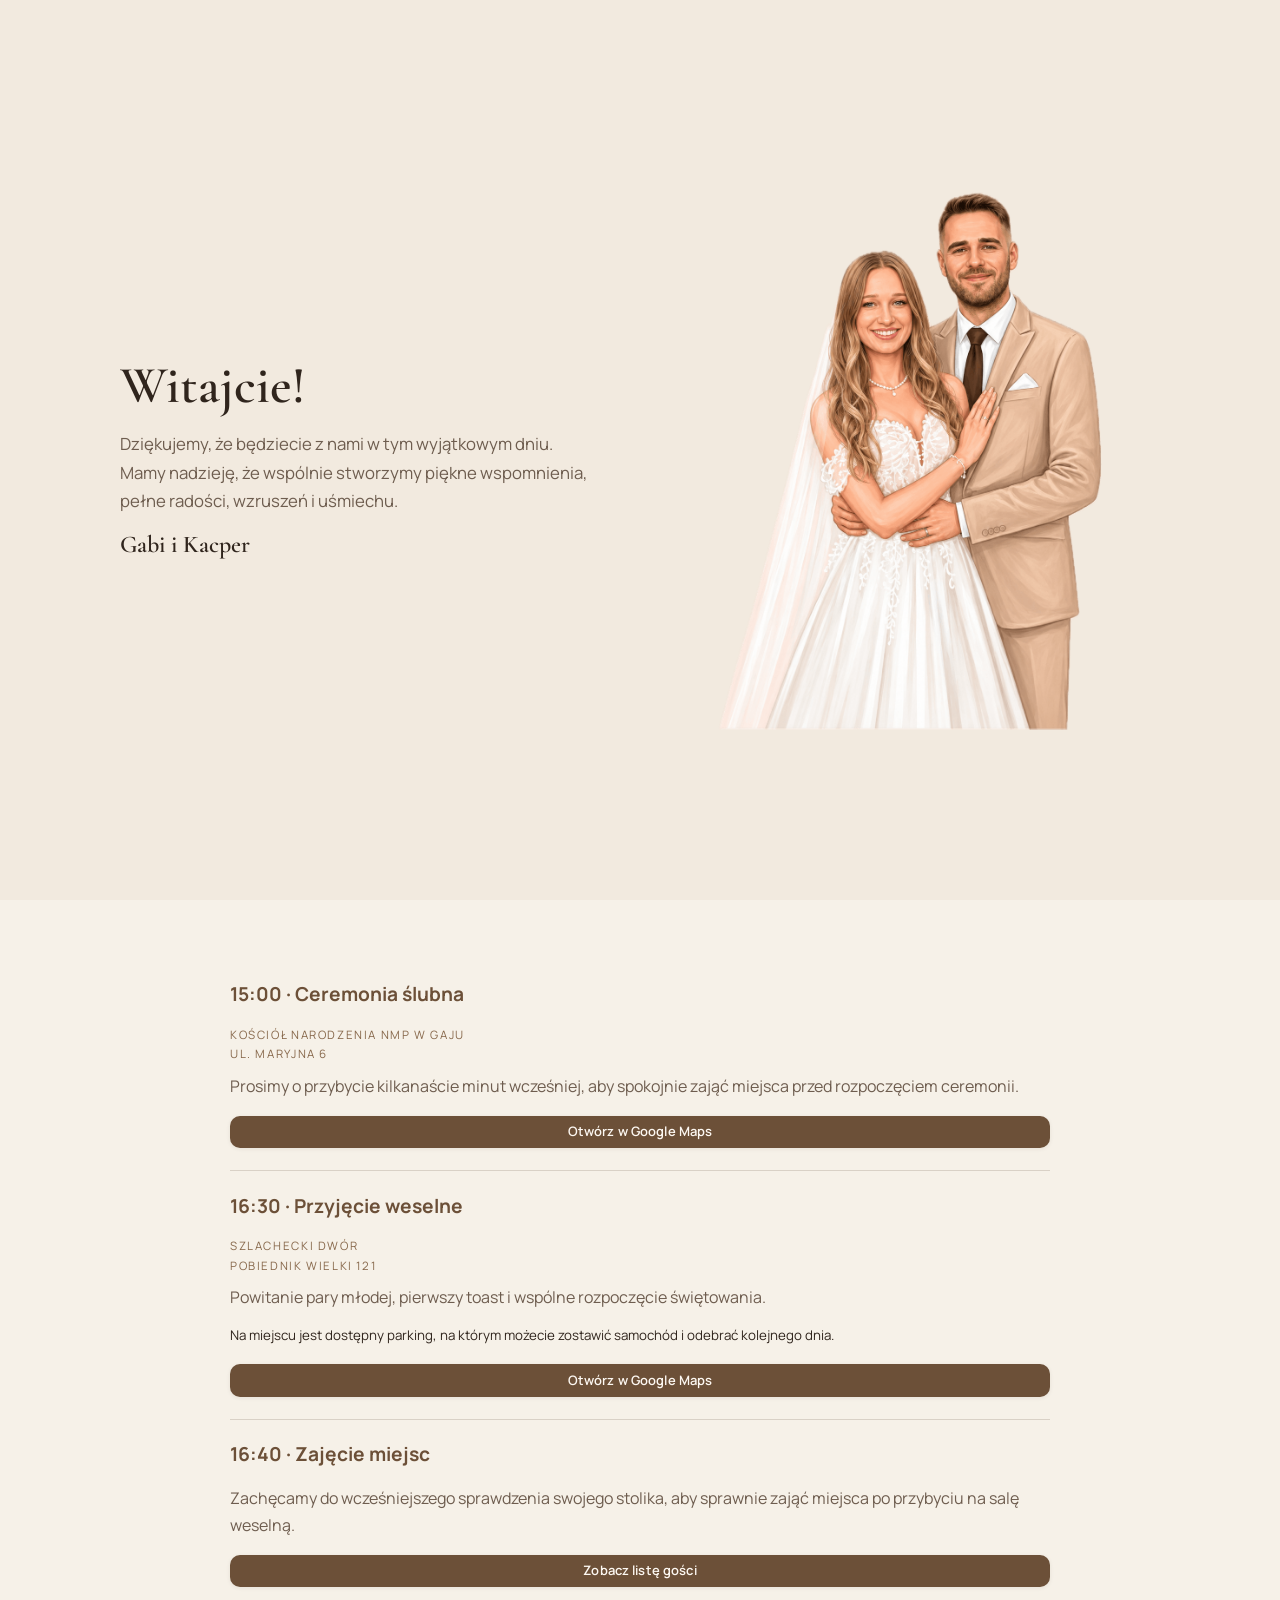
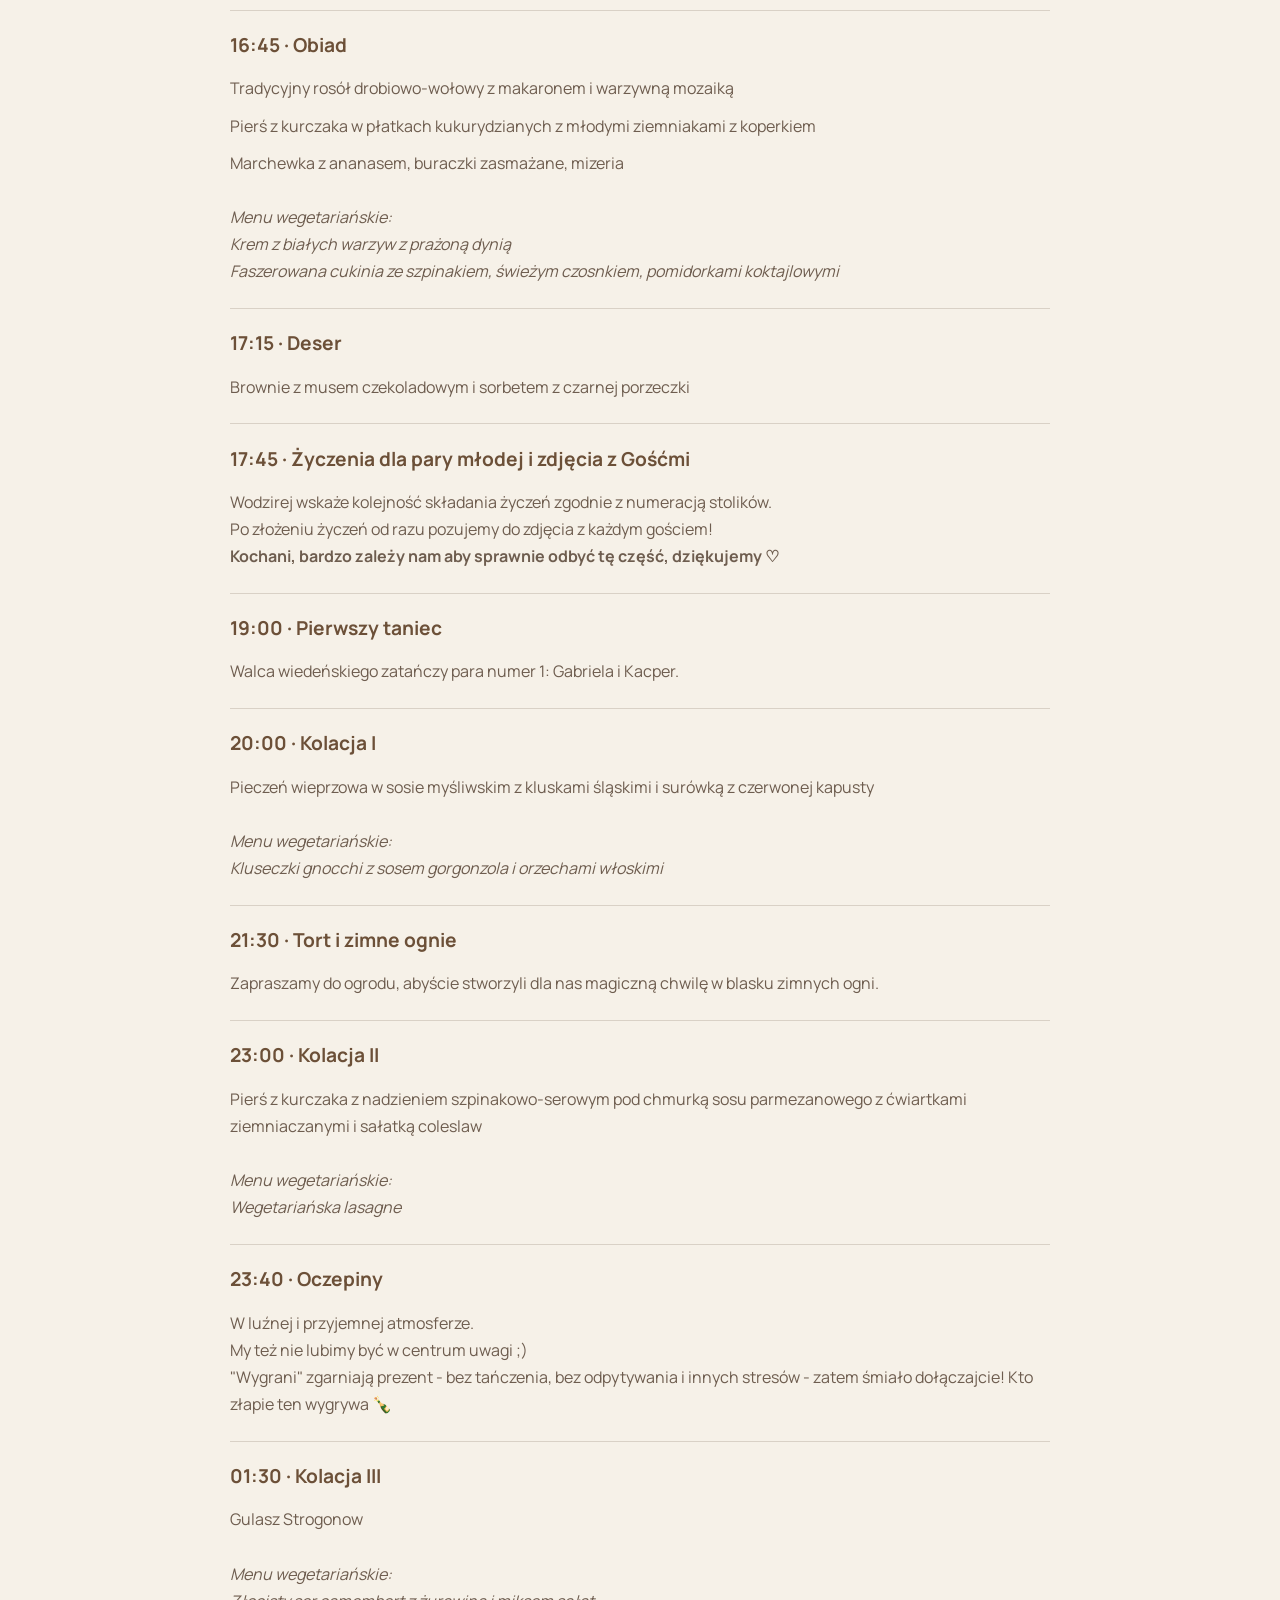
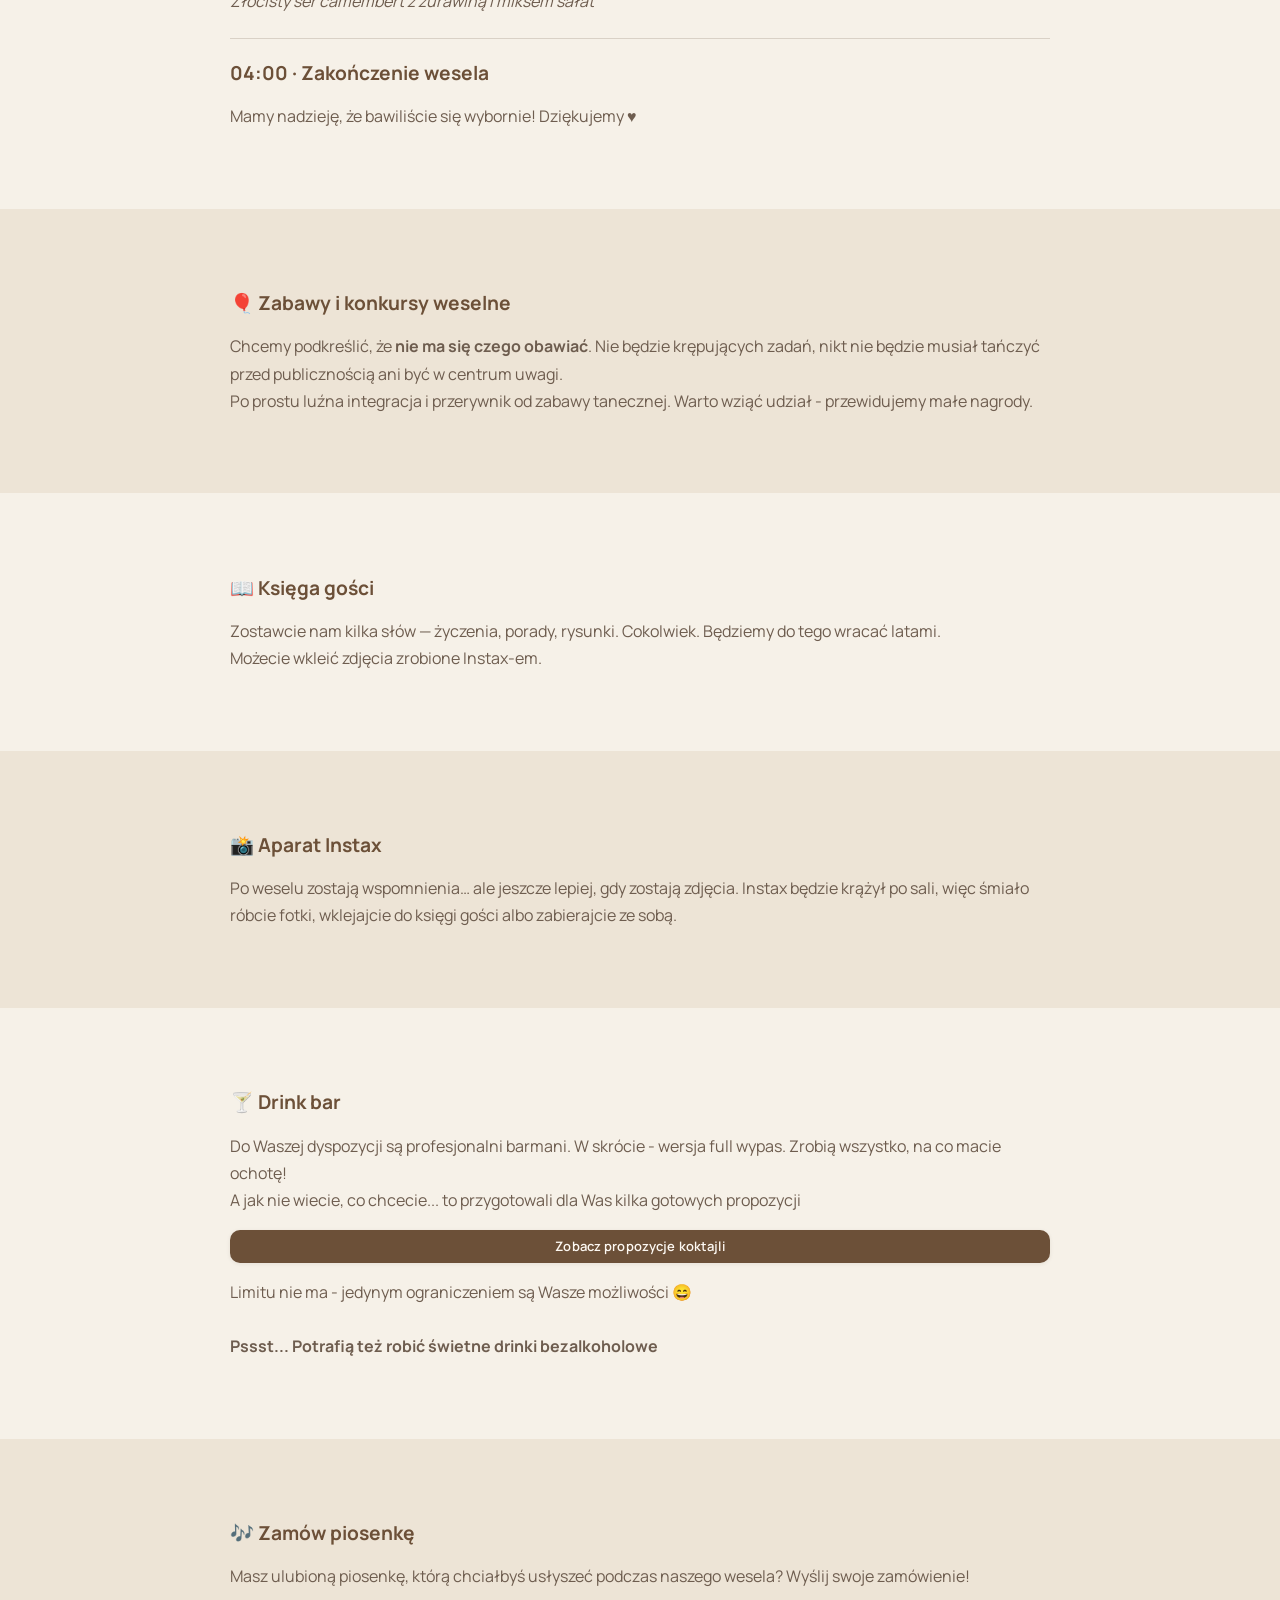
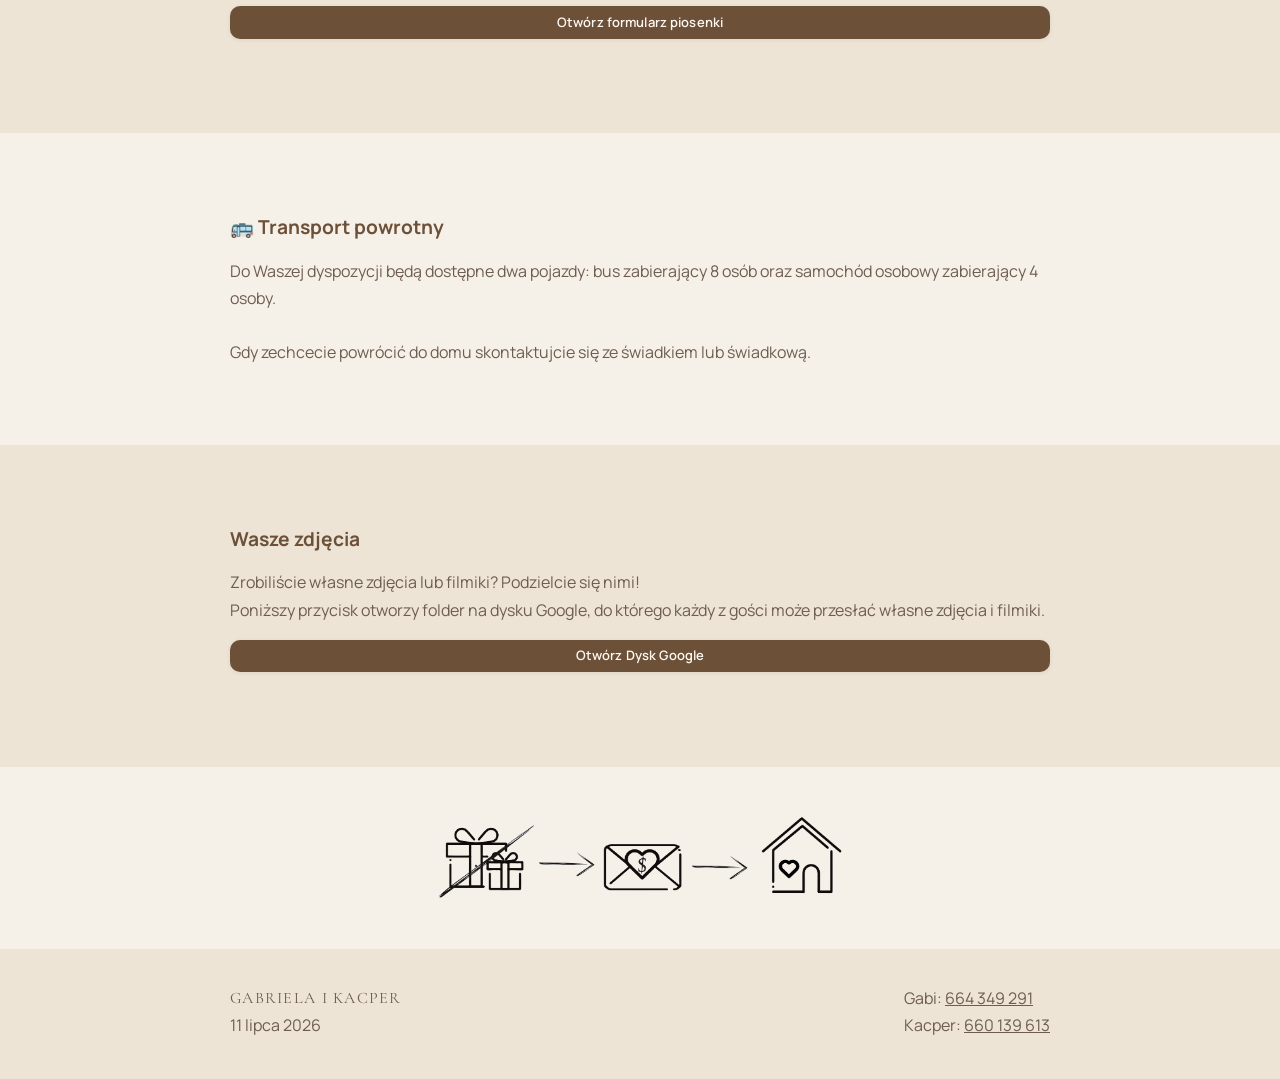
==== commit 8baa6360: "Fix typos" ====
--- a/index.html
+++ b/index.html
@@ -29,7 +29,6 @@
 
 <!-- ------------ -->
 <!-- TODO: dodać skrypt JS, który ukrywa treść po zakończeniu wesela i pokazuje nową sekcję z podziękowaniami po weselu i info -->
-<!-- TODO: Poprawić style, bo się rozjechały na desktop po zmianach. -->
 <!-- ------------ -->
 
 <body>
@@ -136,7 +135,7 @@
           <article class="timeline-item">
             <p class="eyebrow-big">17:45 · Życzenia dla pary młodej i zdjęcia z Gośćmi</p>
             <div class="timeline-content">
-              <p>Wodzirej wskaże kolejność składania życzeń według stolików.</p>
+              <p>Wodzirej wskaże kolejność składania życzeń zgodnie z numeracją stolików.</p>
               <p>Po złożeniu życzeń od razu pozujemy do zdjęcia z każdym gościem!</p>
               <p><b>Kochani, bardzo zależy nam aby sprawnie odbyć tę część, dziękujemy ♡</b></p>
             </div>
@@ -145,7 +144,7 @@
           <article class="timeline-item">
             <p class="eyebrow-big">19:00 · Pierwszy taniec</p>
             <div class="timeline-content">
-              <p>Walca wiedeńskiego zatańczy para numer 1 - Gabriela i Kacper.</p>
+              <p>Walca wiedeńskiego zatańczy para numer 1: Gabriela i Kacper.</p>
             </div>
           </article>
 
@@ -269,11 +268,11 @@
           <p class="eyebrow-big">🍸 Drink bar</p>
           <div class="timeline-content">
             <p>
-              Do Waszej dyspozycji są profesjonalni barmani. W skrócie - opcja full-wypas. Zrobią wszystko na co macie
+              Do Waszej dyspozycji są profesjonalni barmani. W skrócie - wersja full wypas. Zrobią wszystko, na co macie
               ochotę!
             </p>
             <p>
-              A jak nie wiecie co checie... to przygotowali dla Was kilka gotowych propozycji
+              A jak nie wiecie, co chcecie... to przygotowali dla Was kilka gotowych propozycji
             </p>
             <a class="text-link" href="bar.html" rel="noreferrer"
               style="width:100% !important; margin-top: 16px; margin-bottom: 16px;">Zobacz propozycje koktajli</a>
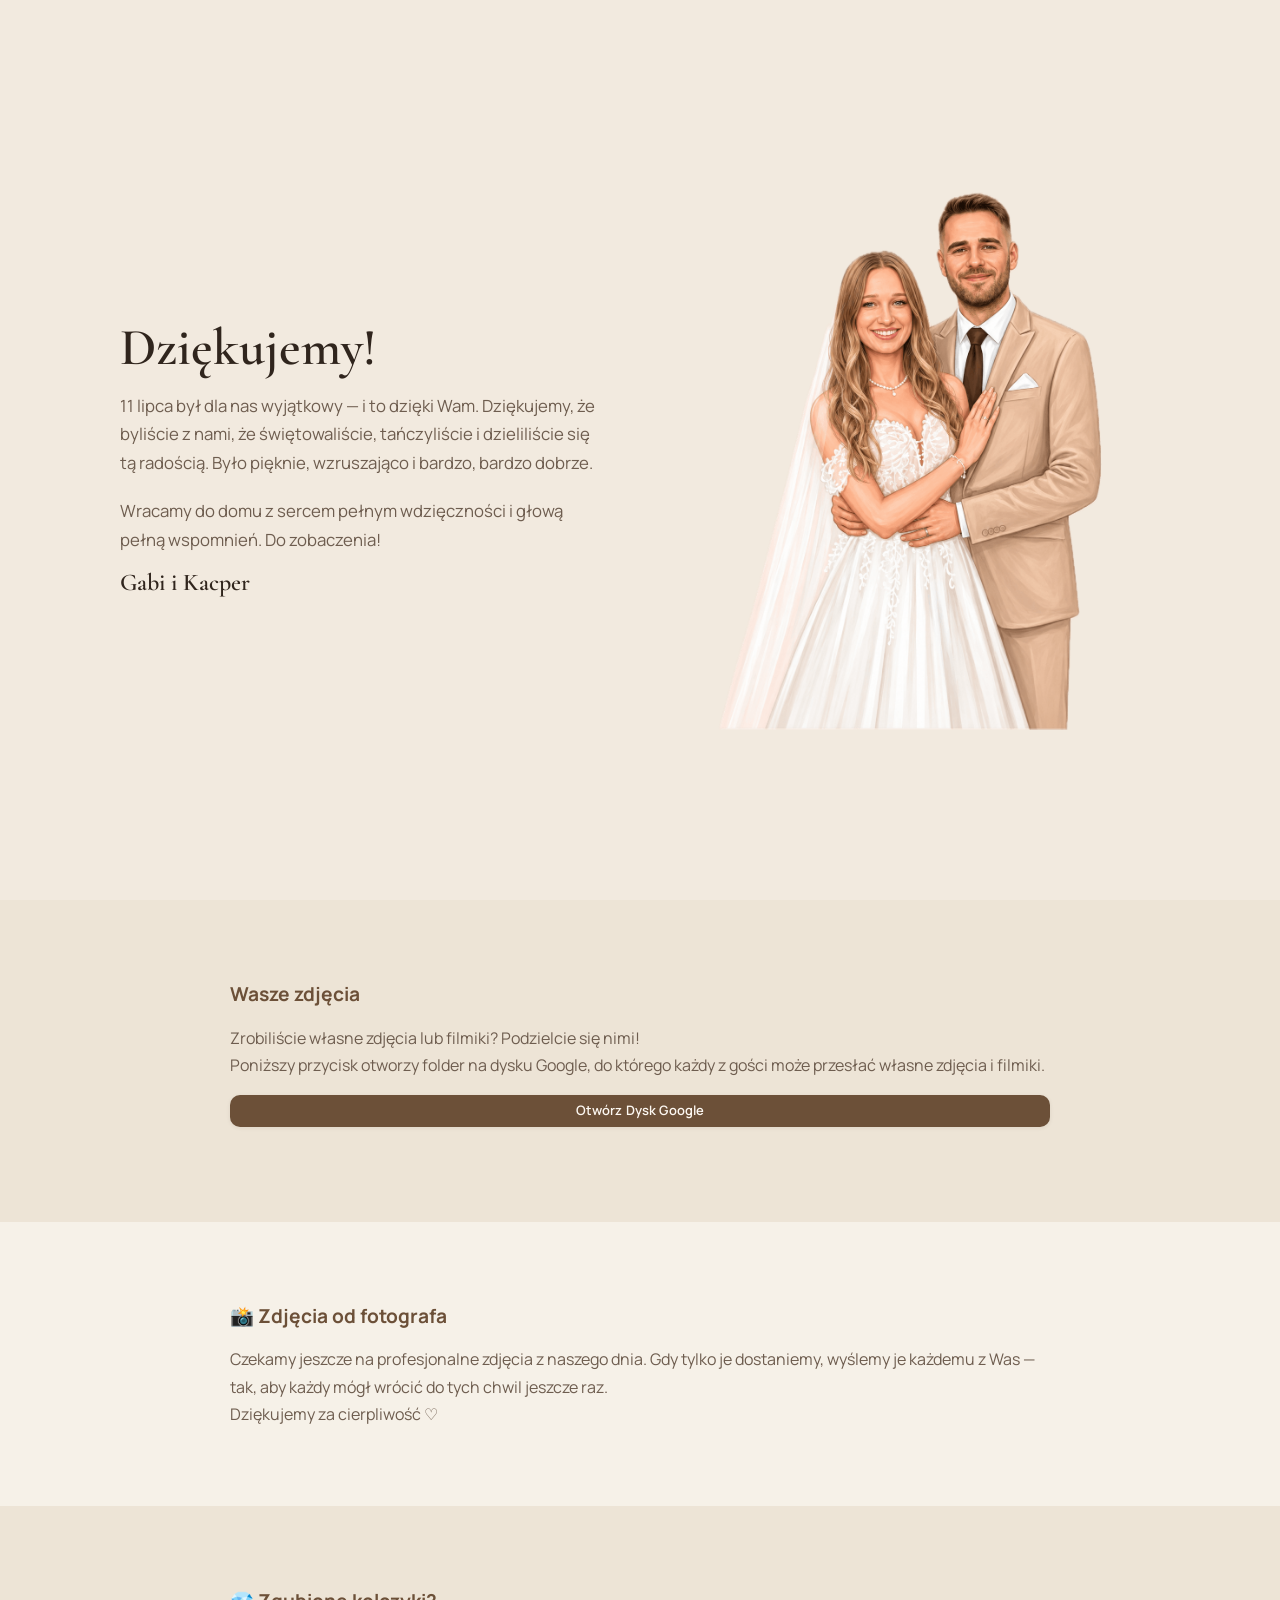
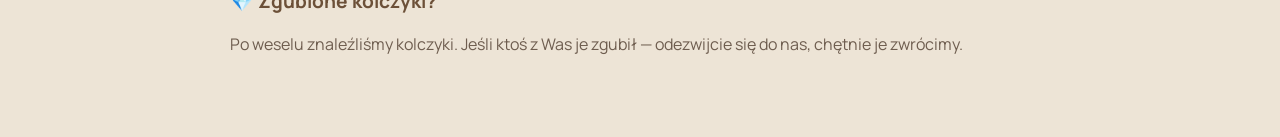
==== commit 86675cce: "New landing after wedding" ====
--- a/index.html
+++ b/index.html
@@ -3,11 +3,12 @@
 
 <head>
   <meta charset="UTF-8" />
+  <meta name="robots" content="noindex, nofollow">
   <meta name="viewport" content="width=device-width, initial-scale=1.0" />
   <title>Gabriela i Kacper</title>
-  <meta name="description" content="11.07.2026 • Najważniejsze informacje dla gości" />
+  <meta name="description" content="11.07.2026 • Dziękujemy za wspólnie spędzony dzień" />
   <meta property="og:title" content="Gabriela i Kacper">
-  <meta property="og:description" content="11.07.2026 • Najważniejsze informacje dla gości">
+  <meta property="og:description" content="11.07.2026 • Dziękujemy za wspólnie spędzony dzień">
   <meta property="og:image" content="https://www.gabi-kacper.pl/og-image-gk.jpg">
   <meta property="og:url" content="https://www.gabi-kacper.pl/">
   <link rel="preconnect" href="https://fonts.googleapis.com" />
@@ -27,21 +28,21 @@
   gtag('config', 'G-9XC9R5BTX1');
 </script>
 
-<!-- ------------ -->
-<!-- TODO: dodać skrypt JS, który ukrywa treść po zakończeniu wesela i pokazuje nową sekcję z podziękowaniami po weselu i info -->
-<!-- ------------ -->
-
 <body>
   <main id="start">
     <section class="hero hero-home section section-plain" style="min-height: 100vh;">
       <div class="container hero-grid" style="margin: 0 auto;">
 
         <div class="hero-copy">
-          <h1>Witajcie!</h1>
+          <h1>Dziękujemy!</h1>
 
           <p class="hero-lead">
-            Dziękujemy, że będziecie z nami w tym wyjątkowym dniu. Mamy nadzieję, że wspólnie stworzymy piękne
-            wspomnienia, pełne radości, wzruszeń i uśmiechu.
+            11 lipca był dla nas wyjątkowy — i to dzięki Wam. Dziękujemy, że byliście z nami, że świętowaliście,
+            tańczyliście i dzieliliście się tą radością. Było pięknie, wzruszająco i bardzo, bardzo dobrze.
+          </p>
+
+          <p class="hero-lead" style="margin-top: 1.25rem;">
+            Wracamy do domu z sercem pełnym wdzięczności i głową pełną wspomnień. Do zobaczenia!
           </p>
 
           <h3 class="hero-date" style="padding-top: 8px; margin-bottom: 0;">Gabi i Kacper</h3>
@@ -56,279 +57,7 @@
       </div>
     </section>
 
-    <section class="section section-plain" id="harmonogram">
-      <div class="container">
-        <div class="timeline">
-          <article class="timeline-item">
-            <p class="eyebrow-big">15:00 · Ceremonia ślubna</p>
-            <p class="eyebrow">Kościół Narodzenia NMP w Gaju<br />ul. Maryjna 6</p>
-
-            <div class="timeline-content">
-              <p>
-                Prosimy o przybycie kilkanaście minut wcześniej, aby spokojnie
-                zająć miejsca przed rozpoczęciem ceremonii.
-              </p>
-            </div>
-
-            <a class="text-link" href="https://maps.app.goo.gl/iK6evkGp4C9UVR2D7" target="_blank"
-              rel="noreferrer">Otwórz w Google Maps</a>
-          </article>
-
-          <article class="timeline-item">
-            <p class="eyebrow-big">16:30 · Przyjęcie weselne</p>
-            <p class="eyebrow">Szlachecki Dwór<br />Pobiednik Wielki 121</p>
-
-            <div class="timeline-content">
-              <p style="padding-bottom: 10px;">
-                Powitanie pary młodej, pierwszy toast i wspólne rozpoczęcie świętowania.
-              </p>
-              <small>
-                Na miejscu jest dostępny parking, na którym możecie zostawić samochód i odebrać
-                kolejnego dnia.
-              </small>
-            </div>
-
-            <a class="text-link" href="https://maps.app.goo.gl/eaxrr4HH8CDUh6Kz8" target="_blank"
-              rel="noreferrer">Otwórz w Google Maps</a>
-          </article>
-
-          <article class="timeline-item" id="rozsadzenie-gosci">
-            <p class="eyebrow-big">16:40 · Zajęcie miejsc</p>
-
-            <div class="timeline-content">
-              <p>
-                Zachęcamy do wcześniejszego sprawdzenia swojego stolika, aby sprawnie zająć miejsca po przybyciu na salę
-                weselną.
-              </p>
-            </div>
-
-            <a class="text-link" href="lista-gosci.html" rel="noreferrer">Zobacz listę gości</a>
-          </article>
-
-          <article class="timeline-item">
-            <p class="eyebrow-big">16:45 · Obiad</p>
-            <div class="timeline-content">
-              <p style="padding-bottom: 10px;">Tradycyjny rosół drobiowo-wołowy z makaronem i warzywną mozaiką</p>
-              <p style="padding-bottom: 10px;">Pierś z kurczaka w płatkach kukurydzianych z młodymi ziemniakami z
-                koperkiem</p>
-              <p>Marchewka z ananasem, buraczki zasmażane, mizeria</p>
-              <br />
-              <p>
-                <i>
-                  Menu wegetariańskie:
-                  <br />
-                  Krem z białych warzyw z prażoną dynią
-                  <br />
-                  Faszerowana cukinia ze szpinakiem, świeżym czosnkiem, pomidorkami koktajlowymi
-                </i>
-              </p>
-            </div>
-          </article>
-
-          <article class="timeline-item">
-            <p class="eyebrow-big">17:15 · Deser</p>
-            <div class="timeline-content">
-              <p>Brownie z musem czekoladowym i sorbetem z czarnej porzeczki</p>
-            </div>
-          </article>
-
-          <article class="timeline-item">
-            <p class="eyebrow-big">17:45 · Życzenia dla pary młodej i zdjęcia z Gośćmi</p>
-            <div class="timeline-content">
-              <p>Wodzirej wskaże kolejność składania życzeń zgodnie z numeracją stolików.</p>
-              <p>Po złożeniu życzeń od razu pozujemy do zdjęcia z każdym gościem!</p>
-              <p><b>Kochani, bardzo zależy nam aby sprawnie odbyć tę część, dziękujemy ♡</b></p>
-            </div>
-          </article>
-
-          <article class="timeline-item">
-            <p class="eyebrow-big">19:00 · Pierwszy taniec</p>
-            <div class="timeline-content">
-              <p>Walca wiedeńskiego zatańczy para numer 1: Gabriela i Kacper.</p>
-            </div>
-          </article>
-
-          <article class="timeline-item">
-            <p class="eyebrow-big">20:00 · Kolacja I</p>
-            <div class="timeline-content">
-              <p>Pieczeń wieprzowa w sosie myśliwskim z kluskami śląskimi i surówką z czerwonej kapusty</p>
-              <br />
-              <p>
-                <i>
-                  Menu wegetariańskie:
-                  <br />
-                  Kluseczki gnocchi z sosem gorgonzola i orzechami włoskimi
-                </i>
-              </p>
-            </div>
-          </article>
-
-          <article class="timeline-item">
-            <p class="eyebrow-big">21:30 · Tort i zimne ognie</p>
-            <div class="timeline-content">
-              <p>Zapraszamy do ogrodu, abyście stworzyli dla nas magiczną chwilę w blasku zimnych ogni.</p>
-            </div>
-          </article>
-
-          <article class="timeline-item">
-            <p class="eyebrow-big">23:00 · Kolacja II</p>
-            <div class="timeline-content">
-              <p>Pierś z kurczaka z nadzieniem szpinakowo-serowym pod chmurką sosu parmezanowego z ćwiartkami
-                ziemniaczanymi i sałatką coleslaw</p>
-              <br />
-              <p>
-                <i>
-                  Menu wegetariańskie:
-                  <br />
-                  Wegetariańska lasagne
-                </i>
-              </p>
-            </div>
-          </article>
-
-          <article class="timeline-item">
-            <p class="eyebrow-big">23:40 · Oczepiny</p>
-            <div class="timeline-content">
-              <p>W luźnej i przyjemnej atmosferze.<br />My też nie lubimy być w centrum uwagi ;)<br />"Wygrani"
-                zgarniają prezent - bez tańczenia, bez odpytywania i innych stresów - zatem śmiało dołączajcie! Kto
-                złapie ten wygrywa 🍾</p>
-            </div>
-          </article>
-
-          <article class="timeline-item">
-            <p class="eyebrow-big">01:30 · Kolacja III</p>
-            <div class="timeline-content">
-              <p>Gulasz Strogonow</p>
-              <br />
-              <p>
-                <i>
-                  Menu wegetariańskie:
-                  <br />
-                  Złocisty ser camembert z żurawiną i miksem sałat
-                </i>
-              </p>
-            </div>
-          </article>
-
-          <article class="timeline-item">
-            <p class="eyebrow-big">04:00 · Zakończenie wesela</p>
-            <div class="timeline-content">
-              <p>Mamy nadzieję, że bawiliście się wybornie! Dziękujemy ♥</p>
-            </div>
-          </article>
-        </div>
-      </div>
-    </section>
-
-    <section class="section section-tint" id="drinkbar">
-      <div class="container">
-        <article class="timeline-item">
-          <p class="eyebrow-big">🎈 Zabawy i konkursy weselne</p>
-          <div class="timeline-content">
-            <p>Chcemy podkreślić, że <b>nie ma się czego obawiać</b>. Nie będzie krępujących zadań, nikt nie będzie
-              musiał tańczyć przed publicznością ani być w centrum uwagi.</p>
-            <p>Po prostu luźna integracja i przerywnik od zabawy tanecznej. Warto wziąć udział - przewidujemy
-              małe nagrody.</p>
-          </div>
-        </article>
-      </div>
-    </section>
-
-    <section class="section section-plain" id="ksiega">
-      <div class="container">
-        <article class="timeline-item">
-          <p class="eyebrow-big">📖 Księga gości</p>
-          <div class="timeline-content">
-            <p>
-              Zostawcie nam kilka słów — życzenia, porady, rysunki. Cokolwiek. Będziemy do tego wracać latami.
-              <br />Możecie wkleić zdjęcia zrobione Instax-em.
-            </p>
-          </div>
-        </article>
-      </div>
-    </section>
-
-    <section class="section section-tint" id="instax">
-      <div class="container">
-        <article class="timeline-item">
-          <p class="eyebrow-big">📸 Aparat Instax</p>
-          <div class="timeline-content">
-            <p>
-              Po weselu zostają wspomnienia… ale jeszcze lepiej, gdy zostają zdjęcia. Instax będzie krążył po sali,
-              więc śmiało róbcie fotki, wklejajcie do księgi gości albo zabierajcie ze sobą.</p>
-            </p>
-          </div>
-        </article>
-      </div>
-    </section>
-
-    <section class="section section-plain" id="bar">
-      <div class="container">
-        <article class="timeline-item">
-          <p class="eyebrow-big">🍸 Drink bar</p>
-          <div class="timeline-content">
-            <p>
-              Do Waszej dyspozycji są profesjonalni barmani. W skrócie - wersja full wypas. Zrobią wszystko, na co macie
-              ochotę!
-            </p>
-            <p>
-              A jak nie wiecie, co chcecie... to przygotowali dla Was kilka gotowych propozycji
-            </p>
-            <a class="text-link" href="bar.html" rel="noreferrer"
-              style="width:100% !important; margin-top: 16px; margin-bottom: 16px;">Zobacz propozycje koktajli</a>
-
-            <p>
-              Limitu nie ma - jedynym ograniczeniem są Wasze możliwości 😄
-            </p>
-            <br />
-            <p>
-              <b>Pssst... Potrafią też robić świetne drinki bezalkoholowe</b>
-            </p>
-          </div>
-        </article>
-      </div>
-    </section>
-
-    <section class="section section-tint" id="bar">
-      <div class="container">
-        <article class="timeline-item">
-          <p class="eyebrow-big">🎶 Zamów piosenkę</p>
-          <div class="timeline-content">
-            <p>
-              Masz ulubioną piosenkę, którą chciałbyś usłyszeć podczas naszego wesela? Wyślij swoje
-              zamówienie!
-            </p>
-            <p>
-              <a class="text-link"
-                href="https://docs.google.com/forms/d/e/1FAIpQLScF7y3KT-VjcS9b-GWpVc8Su-jjXZ0U1MRwMGC3TjTWs-jWpg/viewform?usp=header"
-                target="_blank" rel="noreferrer"
-                style="width:100% !important; margin-top: 16px; margin-bottom: 16px;">Otwórz
-                formularz piosenki</a>
-            </p>
-          </div>
-        </article>
-      </div>
-    </section>
-
-    <section class="section section-plain" id="instax">
-      <div class="container">
-        <article class="timeline-item">
-          <p class="eyebrow-big">🚌 Transport powrotny</p>
-          <div class="timeline-content">
-            <p>
-              Do Waszej dyspozycji będą dostępne dwa pojazdy: bus zabierający 8 osób oraz samochód osobowy zabierający 4
-              osoby.
-            </p>
-            <br />
-            <p>
-              Gdy zechcecie powrócić do domu skontaktujcie się ze świadkiem lub świadkową.
-            </p>
-          </div>
-        </article>
-      </div>
-    </section>
-
-    <section class="section section-tint" id="bar">
+    <section class="section section-tint" id="zdjecia">
       <div class="container">
         <article class="timeline-item">
           <p class="eyebrow-big">Wasze zdjęcia</p>
@@ -351,34 +80,37 @@
       </div>
     </section>
 
-    <section class="section section-plain" id="instax" style="padding: 0;">
+    <section class="section section-plain" id="fotograf">
       <div class="container">
         <article class="timeline-item">
+          <p class="eyebrow-big">📸 Zdjęcia od fotografa</p>
           <div class="timeline-content">
-            <img class="gift-image" src="prezenty.png"
-              alt="Największym prezentem jest Wasza obecność! Jeśli jednak macie ochotę nas czymś obdarować, zamiast kwiatów chętnie przyjmiemy zdrapkę lub kupon do Lotto — może uda nam się trafić wspólne marzenia!"
-              style="padding: 0 40px;" />
+            <p>
+              Czekamy jeszcze na profesjonalne zdjęcia z naszego dnia. Gdy tylko je dostaniemy, wyślemy je
+              każdemu z Was — tak, aby każdy mógł wrócić do tych chwil jeszcze raz.
+            </p>
+            <p>
+              Dziękujemy za cierpliwość ♡
+            </p>
+          </div>
+        </article>
+      </div>
+    </section>
+
+    <section class="section section-tint" id="kolczyki">
+      <div class="container">
+        <article class="timeline-item">
+          <p class="eyebrow-big">💎 Zgubione kolczyki?</p>
+          <div class="timeline-content">
+            <p>
+              Po weselu znaleźliśmy kolczyki. Jeśli ktoś z Was je zgubił — odezwijcie się do nas, chętnie je
+              zwrócimy.
+            </p>
           </div>
         </article>
       </div>
     </section>
   </main>
-
-  <footer class="site-footer">
-    <div class="container footer-shell">
-      <div>
-        <p class="footer-mark">Gabriela i Kacper</p>
-        <p>11 lipca 2026</p>
-      </div>
-      <div>
-        <p>
-          Gabi: <a href="tel:664349291">664 349 291</a>
-          <br />
-          Kacper: <a href="tel:660139613">660 139 613</a>
-        </p>
-      </div>
-    </div>
-  </footer>
 </body>
 
-</html>+</html>
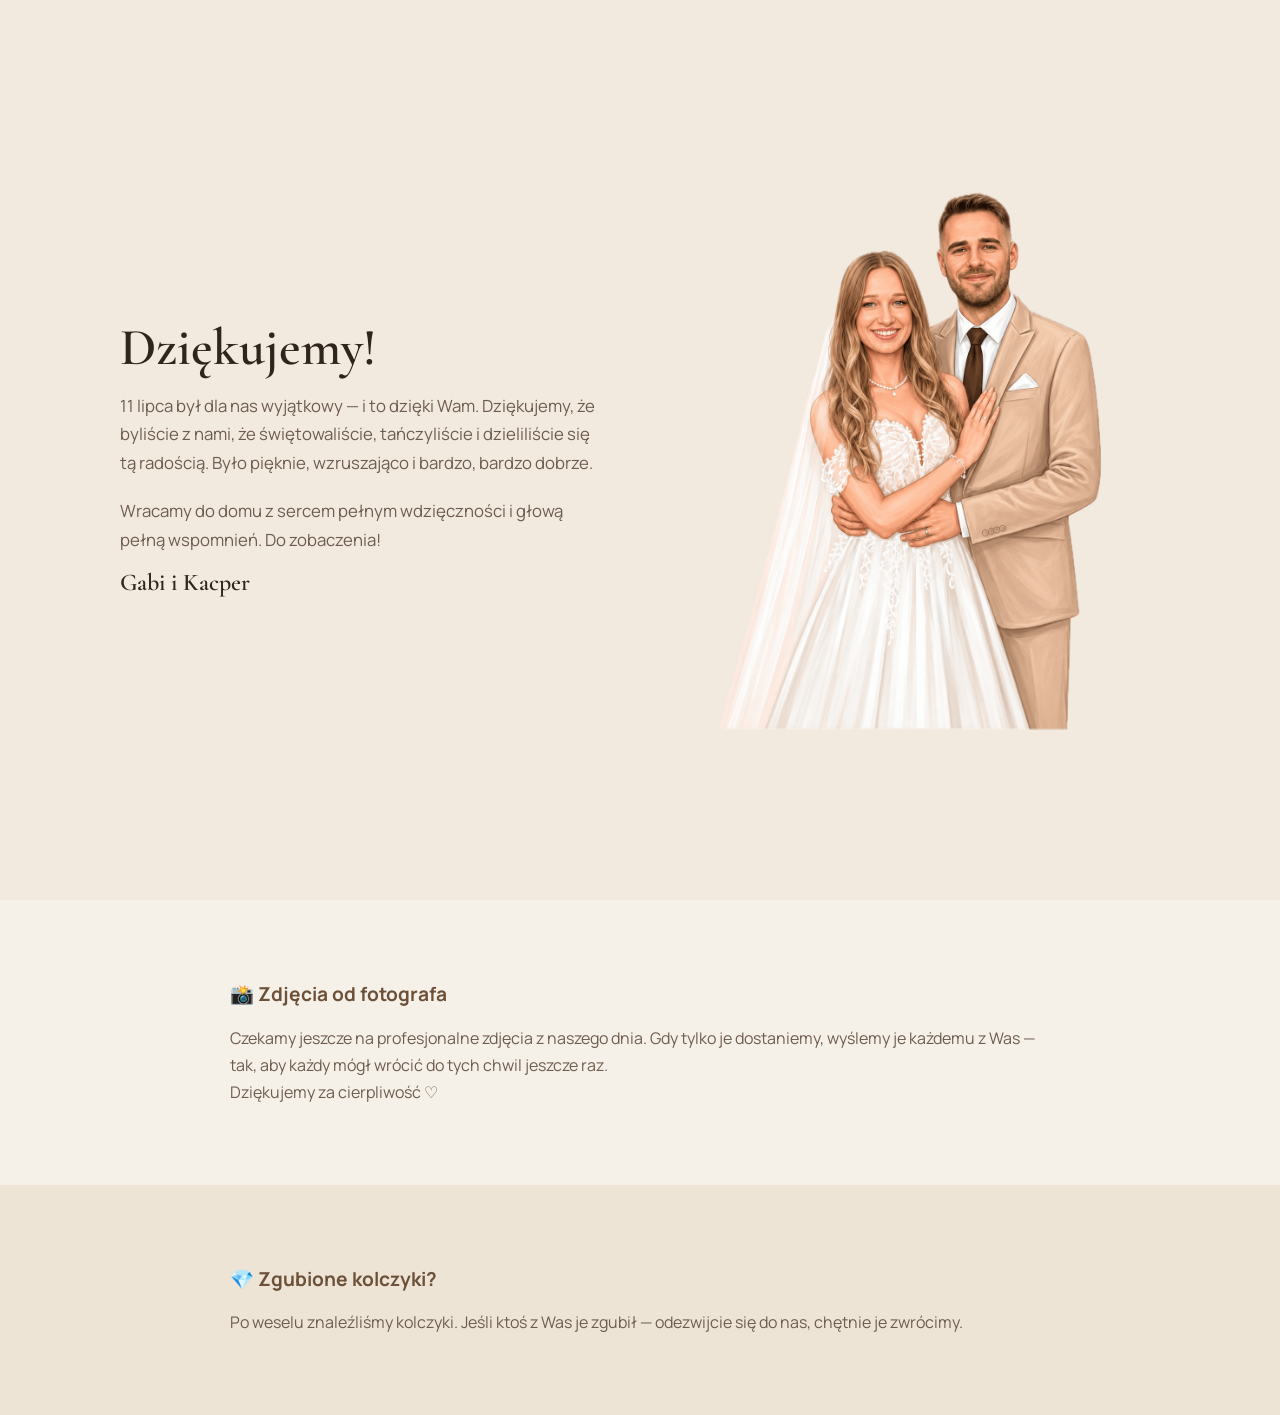
==== commit 8f5bb71f: "Hide Google Drive section" ====
--- a/index.html
+++ b/index.html
@@ -57,7 +57,7 @@
       </div>
     </section>
 
-    <section class="section section-tint" id="zdjecia">
+    <!-- <section class="section section-tint" id="zdjecia">
       <div class="container">
         <article class="timeline-item">
           <p class="eyebrow-big">Wasze zdjęcia</p>
@@ -78,7 +78,7 @@
           </div>
         </article>
       </div>
-    </section>
+    </section> -->
 
     <section class="section section-plain" id="fotograf">
       <div class="container">
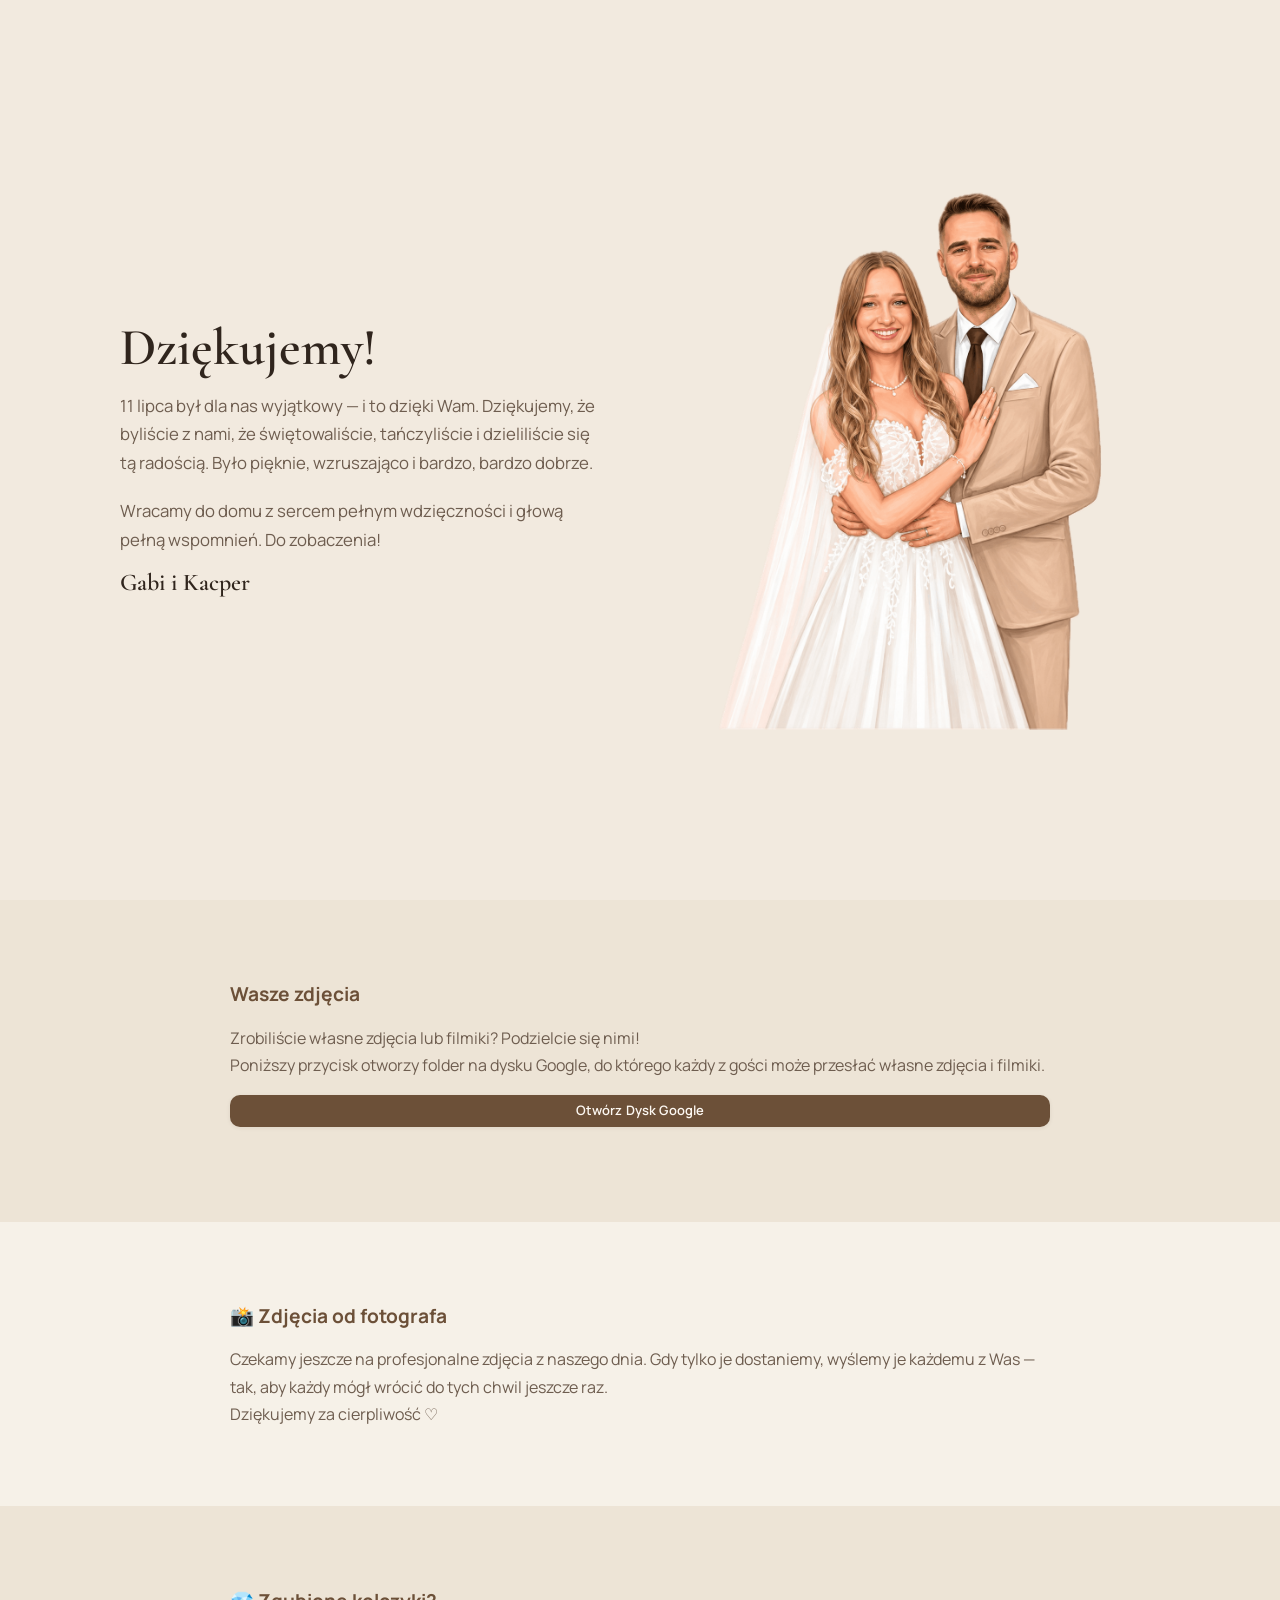
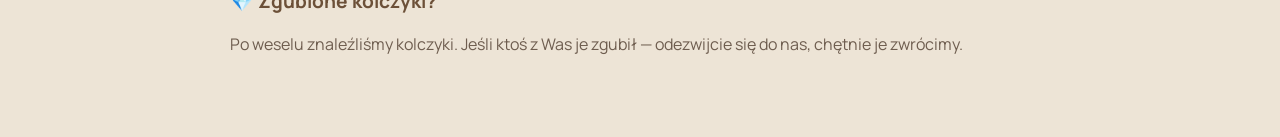
==== commit b84ace19: "Restore Google Drive section" ====
--- a/index.html
+++ b/index.html
@@ -57,7 +57,7 @@
       </div>
     </section>
 
-    <!-- <section class="section section-tint" id="zdjecia">
+    <section class="section section-tint" id="zdjecia">
       <div class="container">
         <article class="timeline-item">
           <p class="eyebrow-big">Wasze zdjęcia</p>
@@ -78,7 +78,7 @@
           </div>
         </article>
       </div>
-    </section> -->
+    </section>
 
     <section class="section section-plain" id="fotograf">
       <div class="container">
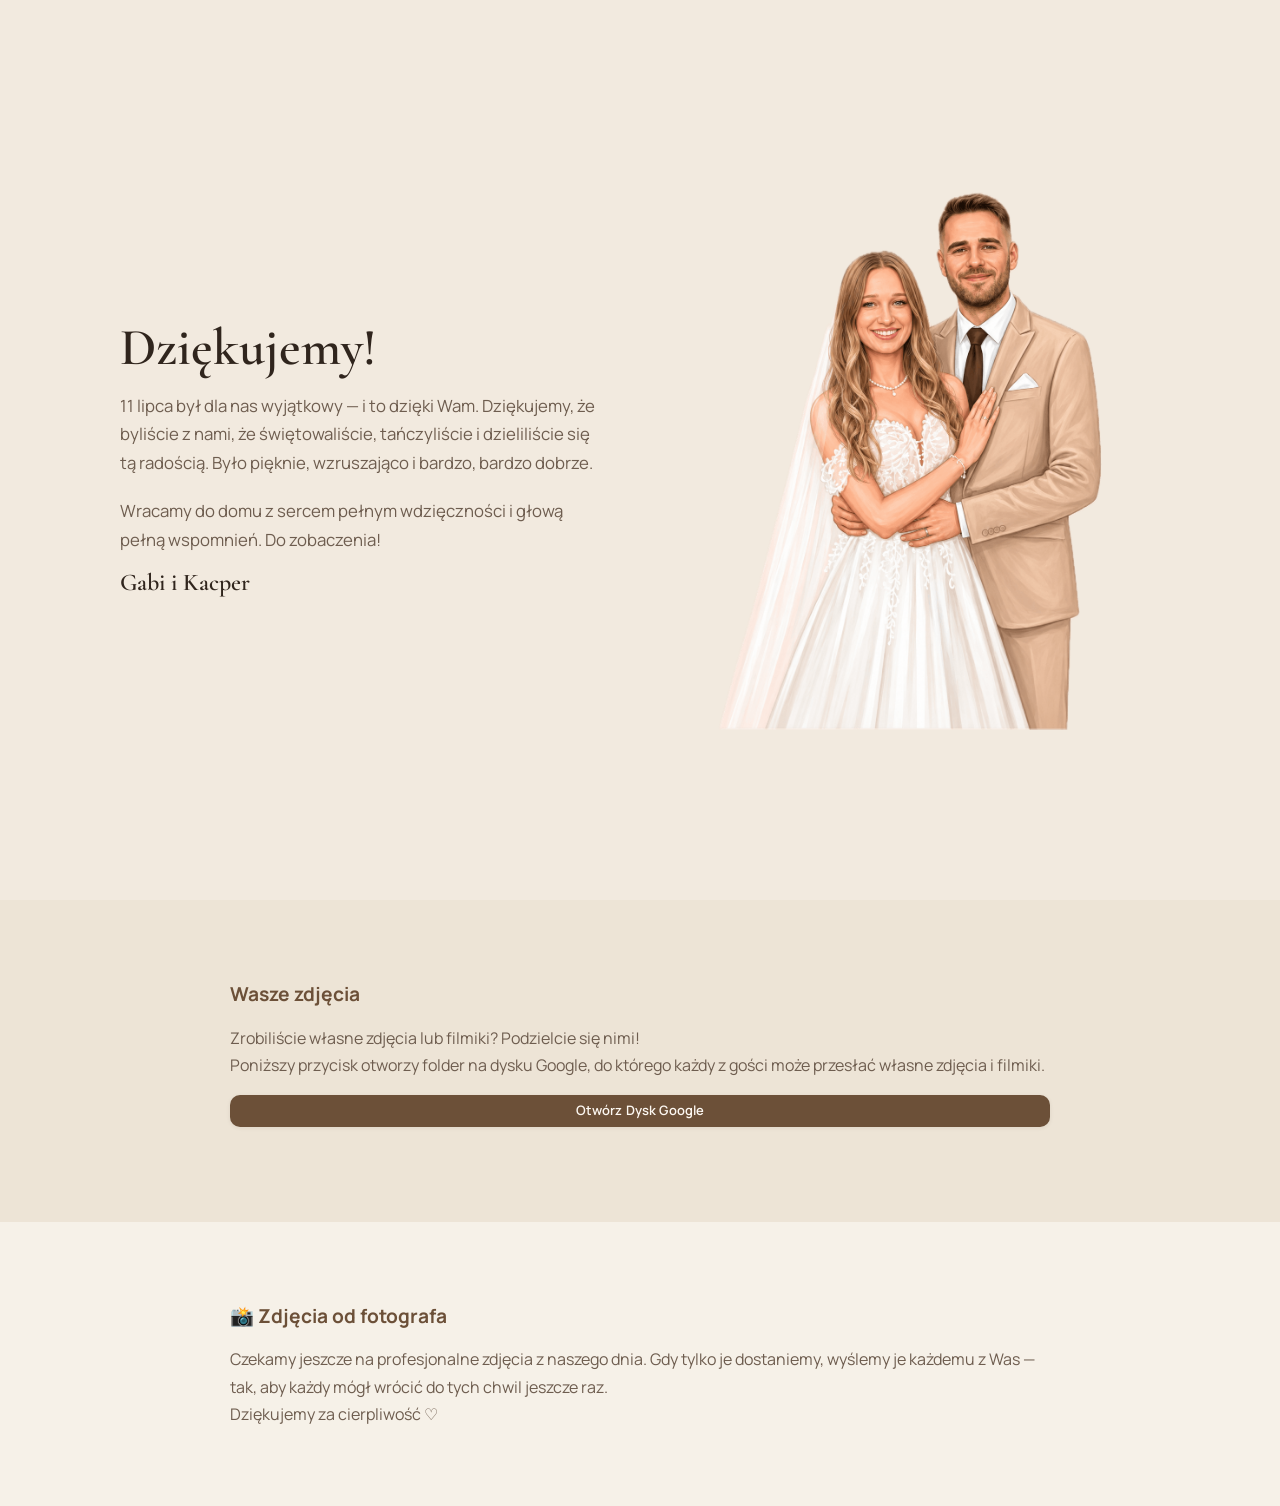
==== commit 749e52d5: "Removed announcement section" ====
--- a/index.html
+++ b/index.html
@@ -96,20 +96,6 @@
         </article>
       </div>
     </section>
-
-    <section class="section section-tint" id="kolczyki">
-      <div class="container">
-        <article class="timeline-item">
-          <p class="eyebrow-big">💎 Zgubione kolczyki?</p>
-          <div class="timeline-content">
-            <p>
-              Po weselu znaleźliśmy kolczyki. Jeśli ktoś z Was je zgubił — odezwijcie się do nas, chętnie je
-              zwrócimy.
-            </p>
-          </div>
-        </article>
-      </div>
-    </section>
   </main>
 </body>
 
